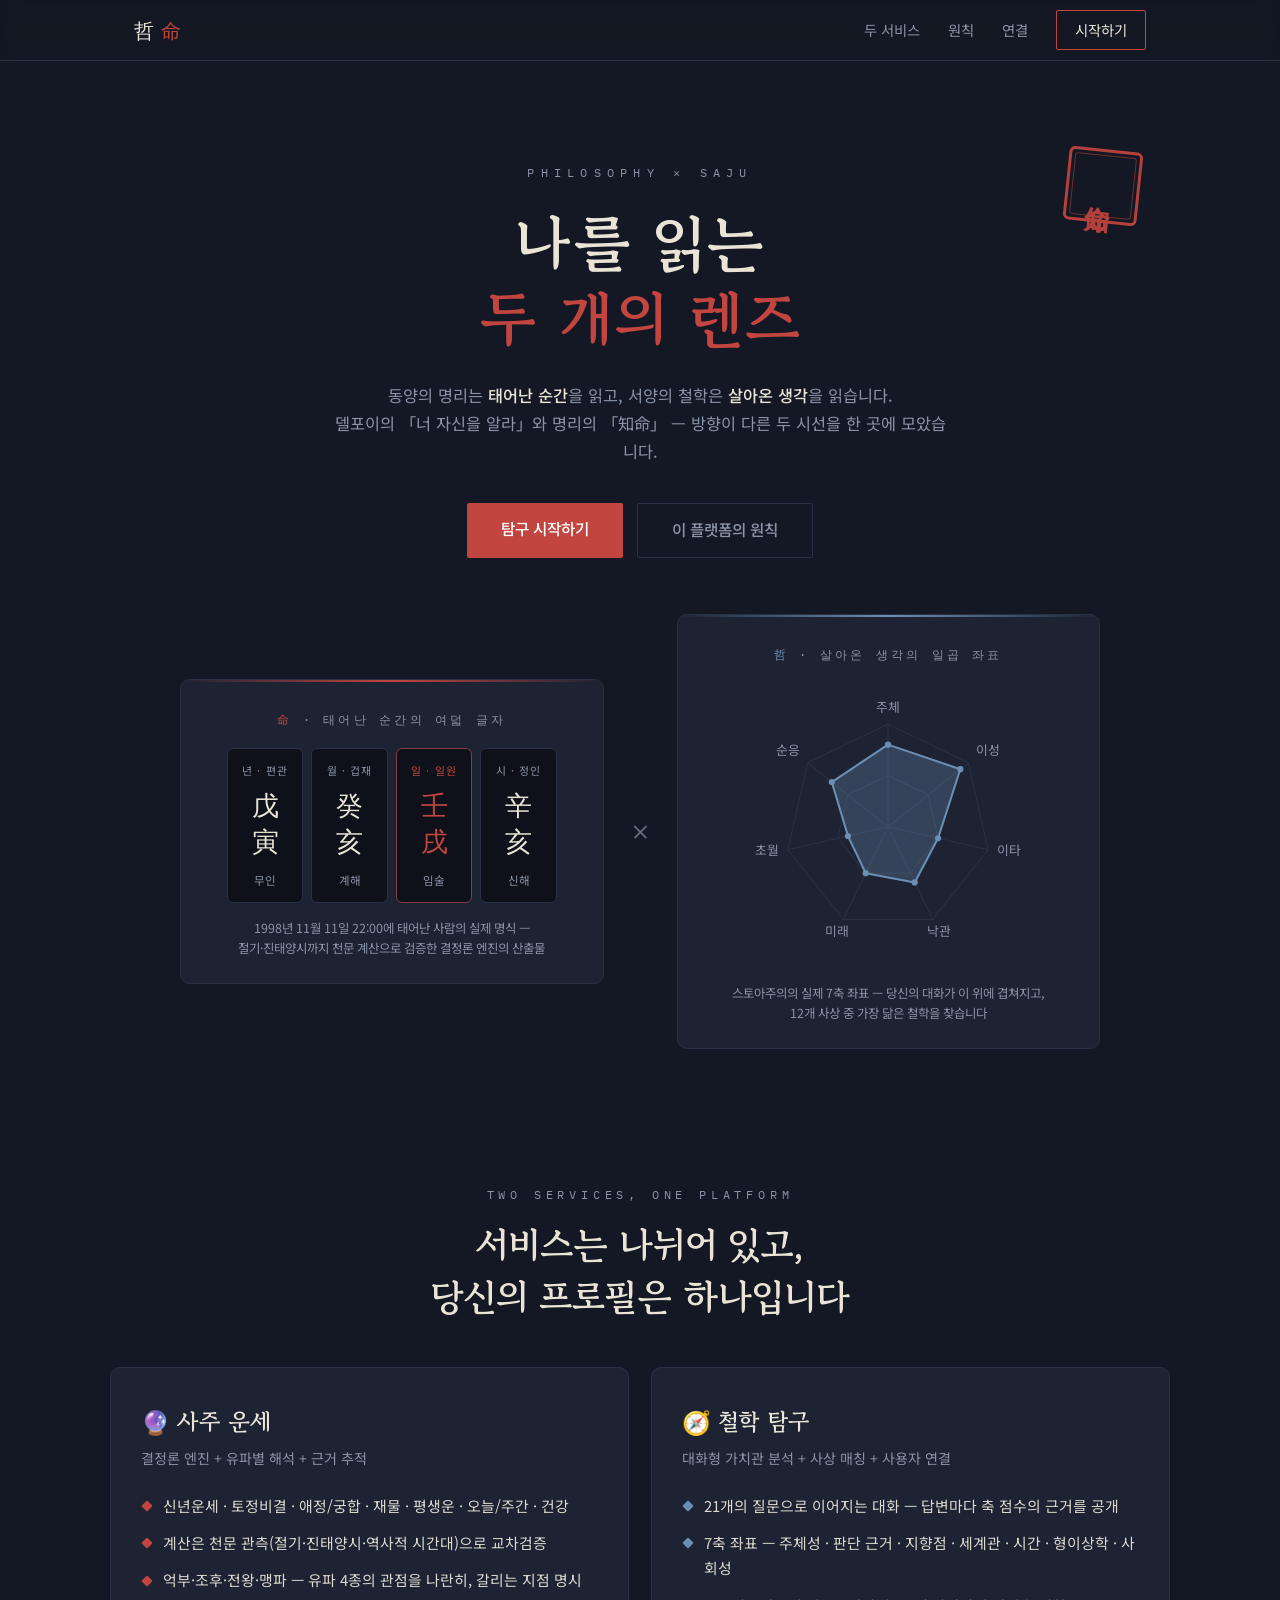
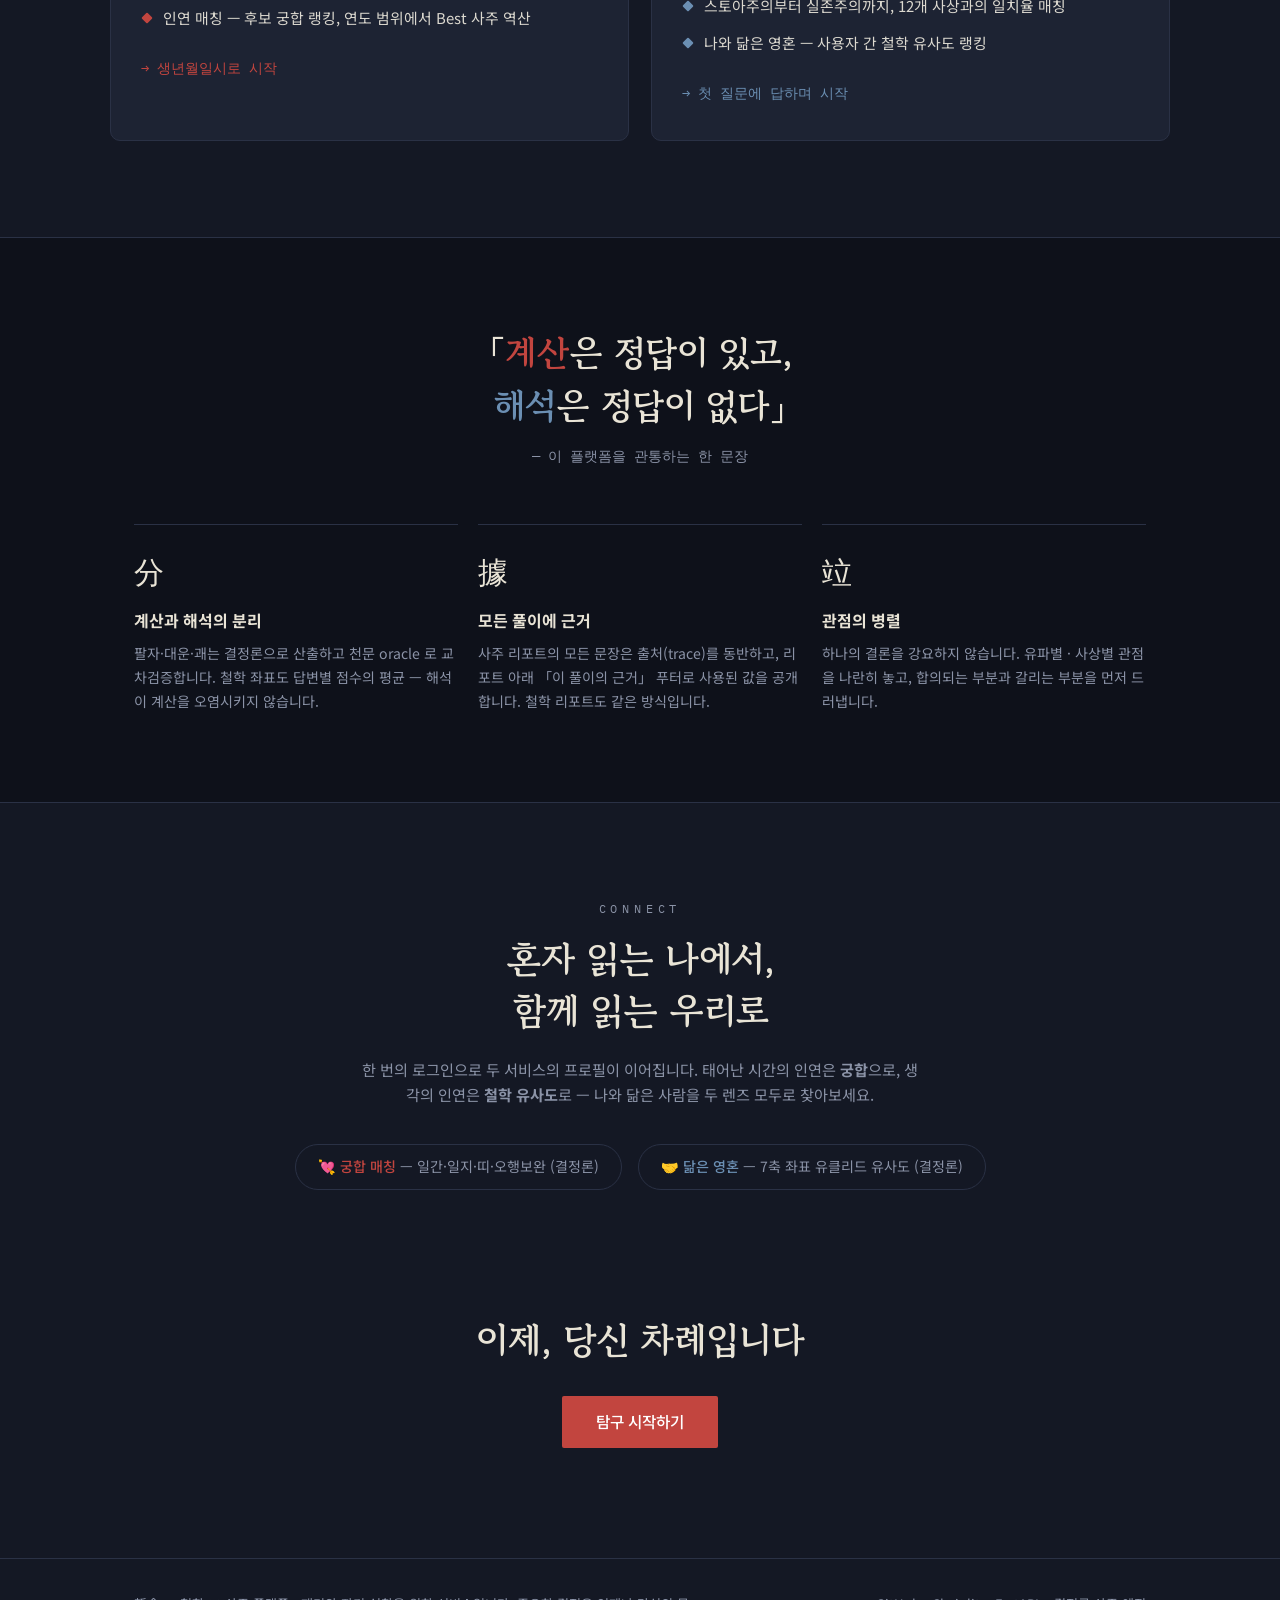
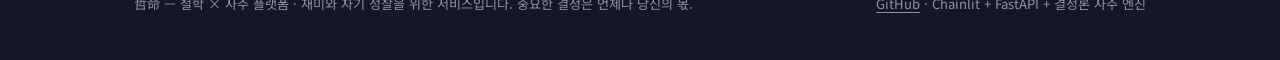
==== web/index.html @ 28c231ae "철학×사주 통합 플랫폼: 사주 엔진 이식 + Chat Profiles + 랜딩 페이지 하나의 플랫폼, 나뉜 두 서비스: - main.py: FastAPI 랜딩(/) + mount_" ====
<!DOCTYPE html>
<html lang="ko">
<head>
<meta charset="utf-8">
<meta name="viewport" content="width=device-width, initial-scale=1">
<title>哲命 — 나를 읽는 두 개의 렌즈</title>
<meta name="description" content="동양의 명리는 태어난 순간을 읽고, 서양의 철학은 살아온 생각을 읽습니다. 사주 운세와 철학 탐구를 한 곳에서.">
<link rel="icon" href="data:image/svg+xml,<svg xmlns='http://www.w3.org/2000/svg' viewBox='0 0 100 100'><rect width='100' height='100' rx='14' fill='%23c2453f'/><text x='50' y='68' font-size='52' text-anchor='middle' fill='%23e9e4d6' font-family='serif'>命</text></svg>">
<link rel="preconnect" href="https://fonts.googleapis.com">
<link rel="preconnect" href="https://fonts.gstatic.com" crossorigin>
<link href="https://fonts.googleapis.com/css2?family=Gowun+Batang:wght@400;700&family=IBM+Plex+Mono:wght@400;500&family=Noto+Sans+KR:wght@400;500;700&display=swap" rel="stylesheet">
<style>
  :root{
    --ink:#141824;        /* 청묵 — 바탕 */
    --ink-deep:#0e111a;   /* 더 깊은 층 */
    --ink-soft:#1d2333;   /* 카드 */
    --paper:#e9e4d6;      /* 한지 */
    --vermilion:#c2453f;  /* 인주 — 사주의 색 */
    --aegean:#6b8fb3;     /* 에게해 — 철학의 색 */
    --mist:#8b93a7;       /* 보조 텍스트 */
    --line:#2a3145;       /* 괘선 */
    --disp:"Gowun Batang",serif;
    --body:"Noto Sans KR",sans-serif;
    --mono:"IBM Plex Mono",monospace;
  }
  *{margin:0;padding:0;box-sizing:border-box}
  html{scroll-behavior:smooth}
  body{
    background:var(--ink);color:var(--paper);
    font-family:var(--body);font-weight:400;line-height:1.7;
    -webkit-font-smoothing:antialiased;overflow-x:hidden;
  }
  a{color:inherit;text-decoration:none}
  ::selection{background:var(--vermilion);color:var(--paper)}

  .wrap{max-width:1060px;margin:0 auto;padding:0 24px}

  /* ── nav ─────────────────────────────── */
  nav{position:sticky;top:0;z-index:50;background:color-mix(in srgb,var(--ink) 88%,transparent);
      backdrop-filter:blur(10px);border-bottom:1px solid var(--line)}
  .nav-in{display:flex;align-items:center;justify-content:space-between;height:60px}
  .brand{font-family:var(--disp);font-size:1.25rem;letter-spacing:.35em}
  .brand em{font-style:normal;color:var(--vermilion)}
  .nav-links{display:flex;gap:28px;align-items:center;font-size:.9rem;color:var(--mist)}
  .nav-links a:hover{color:var(--paper)}
  .nav-cta{border:1px solid var(--vermilion);color:var(--paper);padding:7px 18px;border-radius:2px;
           transition:background .2s}
  .nav-cta:hover{background:var(--vermilion)}
  @media(max-width:680px){.nav-links a:not(.nav-cta){display:none}}

  /* ── hero ────────────────────────────── */
  .hero{padding:96px 0 40px;text-align:center;position:relative}
  .hero-eyebrow{font-family:var(--mono);font-size:.78rem;letter-spacing:.5em;color:var(--mist);
                text-transform:uppercase}
  .hero h1{font-family:var(--disp);font-weight:700;font-size:clamp(2.2rem,6vw,3.8rem);
           line-height:1.25;margin:20px 0 0;letter-spacing:.02em}
  .hero h1 .two{color:var(--vermilion)}
  .hero-sub{max-width:620px;margin:26px auto 0;color:var(--mist);font-size:1.02rem}
  .hero-sub strong{color:var(--paper);font-weight:500}
  .hero-cta{margin-top:38px;display:flex;gap:14px;justify-content:center;flex-wrap:wrap}
  .btn{display:inline-block;padding:13px 34px;border-radius:2px;font-size:.98rem;font-weight:500;
       transition:transform .15s,background .2s,border-color .2s}
  .btn:active{transform:translateY(1px)}
  .btn-primary{background:var(--vermilion);color:#fff}
  .btn-primary:hover{background:#d05650}
  .btn-ghost{border:1px solid var(--line);color:var(--mist)}
  .btn-ghost:hover{border-color:var(--mist);color:var(--paper)}

  /* 도장 — 이 페이지의 낙관 */
  .seal{position:absolute;top:88px;right:max(24px,calc(50% - 500px));width:74px;height:74px;
        border:3px solid var(--vermilion);border-radius:6px;color:var(--vermilion);
        font-family:var(--disp);font-weight:700;font-size:1.6rem;line-height:1.05;
        display:flex;align-items:center;justify-content:center;letter-spacing:0;
        writing-mode:vertical-rl;text-orientation:upright;
        transform:rotate(6deg);opacity:.92;user-select:none}
  .seal::after{content:"";position:absolute;inset:3px;border:1px solid color-mix(in srgb,var(--vermilion) 55%,transparent);border-radius:3px}
  @media(max-width:900px){.seal{display:none}}

  /* ── 두 렌즈 ─────────────────────────── */
  .lenses{display:grid;grid-template-columns:1fr auto 1fr;gap:26px;align-items:center;
          padding:56px 0 0;max-width:920px;margin:0 auto}
  .lens{background:var(--ink-soft);border:1px solid var(--line);border-radius:10px;
        padding:30px 26px 24px;text-align:center;position:relative;overflow:hidden}
  .lens::before{content:"";position:absolute;top:0;left:0;right:0;height:2px}
  .lens-saju::before{background:linear-gradient(90deg,transparent,var(--vermilion),transparent)}
  .lens-philo::before{background:linear-gradient(90deg,transparent,var(--aegean),transparent)}
  .lens-tag{font-family:var(--mono);font-size:.72rem;letter-spacing:.28em;color:var(--mist);
            text-transform:uppercase;display:block;margin-bottom:18px}
  .lens-saju .lens-tag b{color:var(--vermilion);font-weight:500}
  .lens-philo .lens-tag b{color:var(--aegean);font-weight:500}
  .times{font-family:var(--disp);font-size:2rem;color:var(--mist);opacity:.7}
  .lens-note{margin-top:16px;font-size:.78rem;color:var(--mist);line-height:1.6}
  @media(max-width:820px){.lenses{grid-template-columns:1fr}.times{transform:rotate(90deg);margin:-6px auto}}

  /* 명식 격자 (실제 엔진 산출: 1998-11-11 22:00 男) */
  .myeongsik{display:grid;grid-template-columns:repeat(4,1fr);gap:8px;max-width:330px;margin:0 auto}
  .pillar{background:var(--ink-deep);border:1px solid var(--line);border-radius:6px;padding:12px 6px 10px}
  .pillar .sipsin{font-size:.68rem;color:var(--mist);letter-spacing:.1em;display:block}
  .pillar .hanja{font-family:var(--disp);font-size:1.7rem;line-height:1.32;display:block;margin:7px 0}
  .pillar .kr{font-size:.72rem;color:var(--mist)}
  .pillar-day{border-color:color-mix(in srgb,var(--vermilion) 60%,var(--line))}
  .pillar-day .hanja{color:var(--vermilion)}
  .pillar-day .sipsin{color:var(--vermilion)}

  /* 레이더 svg */
  .radar{width:100%;max-width:300px;margin:0 auto;display:block}
  .radar .grid{fill:none;stroke:var(--line);stroke-width:1}
  .radar .spoke{stroke:var(--line);stroke-width:1}
  .radar .shape{fill:color-mix(in srgb,var(--aegean) 30%,transparent);stroke:var(--aegean);stroke-width:2;stroke-linejoin:round}
  .radar .dot{fill:var(--aegean)}
  .radar text{fill:var(--mist);font-family:var(--body);font-size:12.5px}

  /* ── 섹션 공통 ───────────────────────── */
  .section{padding:96px 0 0}
  .sec-eyebrow{font-family:var(--mono);font-size:.75rem;letter-spacing:.4em;text-transform:uppercase;
               color:var(--mist);display:block;text-align:center}
  .sec-title{font-family:var(--disp);font-weight:700;font-size:clamp(1.6rem,3.6vw,2.3rem);
             text-align:center;margin-top:14px;line-height:1.4}

  /* 서비스 카드 */
  .services{display:grid;grid-template-columns:1fr 1fr;gap:22px;margin-top:44px}
  @media(max-width:820px){.services{grid-template-columns:1fr}}
  .svc{background:var(--ink-soft);border:1px solid var(--line);border-radius:10px;padding:34px 30px;
       transition:border-color .25s,transform .25s}
  .svc:hover{transform:translateY(-3px)}
  .svc-saju:hover{border-color:var(--vermilion)}
  .svc-philo:hover{border-color:var(--aegean)}
  .svc h3{font-family:var(--disp);font-size:1.45rem;font-weight:700}
  .svc .svc-sub{font-size:.88rem;color:var(--mist);margin-top:6px}
  .svc ul{list-style:none;margin-top:22px;display:grid;gap:12px}
  .svc li{padding-left:22px;position:relative;font-size:.93rem;color:color-mix(in srgb,var(--paper) 85%,var(--mist))}
  .svc li::before{content:"";position:absolute;left:2px;top:.62em;width:8px;height:8px;border-radius:1px;transform:rotate(45deg)}
  .svc-saju li::before{background:var(--vermilion)}
  .svc-philo li::before{background:var(--aegean)}
  .svc-go{display:inline-block;margin-top:26px;font-size:.9rem;font-family:var(--mono)}
  .svc-saju .svc-go{color:var(--vermilion)}
  .svc-philo .svc-go{color:var(--aegean)}
  .svc-go:hover{text-decoration:underline;text-underline-offset:4px}

  /* ── 원칙 ────────────────────────────── */
  .creed{background:var(--ink-deep);border-top:1px solid var(--line);border-bottom:1px solid var(--line);
         margin-top:96px;padding:88px 0}
  .creed-quote{font-family:var(--disp);font-size:clamp(1.5rem,4vw,2.2rem);font-weight:700;
               text-align:center;line-height:1.5}
  .creed-quote .v{color:var(--vermilion)}
  .creed-quote .a{color:var(--aegean)}
  .creed-src{text-align:center;color:var(--mist);font-size:.85rem;margin-top:14px;font-family:var(--mono)}
  .creed-grid{display:grid;grid-template-columns:repeat(3,1fr);gap:20px;margin-top:56px}
  @media(max-width:820px){.creed-grid{grid-template-columns:1fr}}
  .creed-item{border-top:1px solid var(--line);padding-top:20px}
  .creed-item .hanja-key{font-family:var(--disp);font-size:1.9rem;color:var(--paper)}
  .creed-item h4{font-size:1rem;font-weight:700;margin-top:10px}
  .creed-item p{font-size:.88rem;color:var(--mist);margin-top:8px}

  /* ── 연결 ────────────────────────────── */
  .connect{padding:96px 0 0;text-align:center}
  .connect-badges{display:flex;gap:16px;justify-content:center;flex-wrap:wrap;margin-top:36px}
  .badge{border:1px solid var(--line);border-radius:999px;padding:10px 22px;font-size:.88rem;color:var(--mist)}
  .badge b{font-weight:500}
  .badge-saju b{color:var(--vermilion)}
  .badge-philo b{color:var(--aegean)}
  .connect p.desc{max-width:560px;margin:20px auto 0;color:var(--mist);font-size:.95rem}

  /* ── 마감 CTA + footer ───────────────── */
  .final{padding:110px 0;text-align:center}
  footer{border-top:1px solid var(--line);padding:34px 0 44px;color:var(--mist);font-size:.82rem}
  .foot-in{display:flex;justify-content:space-between;gap:16px;flex-wrap:wrap}
  footer a{color:var(--mist);text-decoration:underline;text-underline-offset:3px}
  footer a:hover{color:var(--paper)}

  /* ── 모션 ────────────────────────────── */
  .rise{opacity:0;transform:translateY(14px);transition:opacity .7s ease,transform .7s ease}
  .rise.in{opacity:1;transform:none}
  .d1{transition-delay:.08s}.d2{transition-delay:.16s}.d3{transition-delay:.24s}
  @keyframes stamp{0%{opacity:0;transform:rotate(6deg) scale(1.7)}62%{opacity:.95;transform:rotate(6deg) scale(.94)}100%{opacity:.92;transform:rotate(6deg) scale(1)}}
  .seal.stamped{animation:stamp .5s cubic-bezier(.2,.8,.3,1.1) .55s both}
  @media(prefers-reduced-motion:reduce){
    html{scroll-behavior:auto}
    .rise{opacity:1;transform:none;transition:none}
    .seal.stamped{animation:none;opacity:.92}
  }
</style>
</head>
<body>

<nav>
  <div class="wrap nav-in">
    <a class="brand" href="/">哲<em>命</em></a>
    <div class="nav-links">
      <a href="#services">두 서비스</a>
      <a href="#creed">원칙</a>
      <a href="#connect">연결</a>
      <a class="nav-cta" href="/chat">시작하기</a>
    </div>
  </div>
</nav>

<header class="hero wrap">
  <div class="seal stamped" aria-hidden="true">知命</div>
  <span class="hero-eyebrow rise">philosophy × saju</span>
  <h1 class="rise d1">나를 읽는<br><span class="two">두 개의 렌즈</span></h1>
  <p class="hero-sub rise d2">동양의 명리는 <strong>태어난 순간</strong>을 읽고, 서양의 철학은
    <strong>살아온 생각</strong>을 읽습니다.<br>델포이의 「너 자신을 알라」와 명리의 「知命」 —
    방향이 다른 두 시선을 한 곳에 모았습니다.</p>
  <div class="hero-cta rise d3">
    <a class="btn btn-primary" href="/chat">탐구 시작하기</a>
    <a class="btn btn-ghost" href="#creed">이 플랫폼의 원칙</a>
  </div>

  <div class="lenses">
    <div class="lens lens-saju rise">
      <span class="lens-tag"><b>命</b> · 태어난 순간의 여덟 글자</span>
      <div class="myeongsik" aria-label="사주 명식 예시">
        <div class="pillar"><span class="sipsin">년 · 편관</span><span class="hanja">戊<br>寅</span><span class="kr">무인</span></div>
        <div class="pillar"><span class="sipsin">월 · 겁재</span><span class="hanja">癸<br>亥</span><span class="kr">계해</span></div>
        <div class="pillar pillar-day"><span class="sipsin">일 · 일원</span><span class="hanja">壬<br>戌</span><span class="kr">임술</span></div>
        <div class="pillar"><span class="sipsin">시 · 정인</span><span class="hanja">辛<br>亥</span><span class="kr">신해</span></div>
      </div>
      <p class="lens-note">1998년 11월 11일 22:00에 태어난 사람의 실제 명식 —<br>절기·진태양시까지 천문 계산으로 검증한 결정론 엔진의 산출물</p>
    </div>

    <span class="times" aria-hidden="true">×</span>

    <div class="lens lens-philo rise d1">
      <span class="lens-tag"><b>哲</b> · 살아온 생각의 일곱 좌표</span>
      <svg class="radar" viewBox="-26 -20 292 278" role="img" aria-label="7축 철학 좌표 레이더 차트">
        <polygon class="grid" points="120,20 198.2,57.7 217.5,142.3 163.4,210.1 76.6,210.1 22.5,142.3 41.8,57.7"/>
        <polygon class="grid" points="120,70 159.1,88.8 168.7,131.1 141.7,165.1 98.3,165.1 71.3,131.1 80.9,88.8"/>
        <line class="spoke" x1="120" y1="120" x2="120" y2="20"/>
        <line class="spoke" x1="120" y1="120" x2="198.2" y2="57.7"/>
        <line class="spoke" x1="120" y1="120" x2="217.5" y2="142.3"/>
        <line class="spoke" x1="120" y1="120" x2="163.4" y2="210.1"/>
        <line class="spoke" x1="120" y1="120" x2="76.6" y2="210.1"/>
        <line class="spoke" x1="120" y1="120" x2="22.5" y2="142.3"/>
        <line class="spoke" x1="120" y1="120" x2="41.8" y2="57.7"/>
        <polygon class="shape" points="120,40 190.4,63.9 168.7,131.1 146,174.1 98.3,165.1 81,128.9 65.3,76.4"/>
        <circle class="dot" cx="120" cy="40" r="3"/><circle class="dot" cx="190.4" cy="63.9" r="3"/>
        <circle class="dot" cx="168.7" cy="131.1" r="3"/><circle class="dot" cx="146" cy="174.1" r="3"/>
        <circle class="dot" cx="98.3" cy="165.1" r="3"/><circle class="dot" cx="81" cy="128.9" r="3"/>
        <circle class="dot" cx="65.3" cy="76.4" r="3"/>
        <text x="120" y="8" text-anchor="middle">주체</text>
        <text x="206" y="50">이성</text>
        <text x="226" y="147">이타</text>
        <text x="170" y="226" text-anchor="middle">낙관</text>
        <text x="70" y="226" text-anchor="middle">미래</text>
        <text x="14" y="147" text-anchor="end">초월</text>
        <text x="34" y="50" text-anchor="end">순응</text>
      </svg>
      <p class="lens-note">스토아주의의 실제 7축 좌표 — 당신의 대화가 이 위에 겹쳐지고,<br>12개 사상 중 가장 닮은 철학을 찾습니다</p>
    </div>
  </div>
</header>

<section class="section wrap" id="services">
  <span class="sec-eyebrow rise">two services, one platform</span>
  <h2 class="sec-title rise d1">서비스는 나뉘어 있고,<br>당신의 프로필은 하나입니다</h2>

  <div class="services">
    <article class="svc svc-saju rise">
      <h3>🔮 사주 운세</h3>
      <p class="svc-sub">결정론 엔진 + 유파별 해석 + 근거 추적</p>
      <ul>
        <li>신년운세 · 토정비결 · 애정/궁합 · 재물 · 평생운 · 오늘/주간 · 건강</li>
        <li>계산은 천문 관측(절기·진태양시·역사적 시간대)으로 교차검증</li>
        <li>억부·조후·전왕·맹파 — 유파 4종의 관점을 나란히, 갈리는 지점 명시</li>
        <li>인연 매칭 — 후보 궁합 랭킹, 연도 범위에서 Best 사주 역산</li>
      </ul>
      <a class="svc-go" href="/chat">→ 생년월일시로 시작</a>
    </article>

    <article class="svc svc-philo rise d1">
      <h3>🧭 철학 탐구</h3>
      <p class="svc-sub">대화형 가치관 분석 + 사상 매칭 + 사용자 연결</p>
      <ul>
        <li>21개의 질문으로 이어지는 대화 — 답변마다 축 점수의 근거를 공개</li>
        <li>7축 좌표 — 주체성 · 판단 근거 · 지향점 · 세계관 · 시간 · 형이상학 · 사회성</li>
        <li>스토아주의부터 실존주의까지, 12개 사상과의 일치율 매칭</li>
        <li>나와 닮은 영혼 — 사용자 간 철학 유사도 랭킹</li>
      </ul>
      <a class="svc-go" href="/chat">→ 첫 질문에 답하며 시작</a>
    </article>
  </div>
</section>

<section class="creed" id="creed">
  <div class="wrap">
    <p class="creed-quote rise">「<span class="v">계산</span>은 정답이 있고,<br class="m"> <span class="a">해석</span>은 정답이 없다」</p>
    <p class="creed-src rise d1">— 이 플랫폼을 관통하는 한 문장</p>
    <div class="creed-grid">
      <div class="creed-item rise">
        <span class="hanja-key">分</span>
        <h4>계산과 해석의 분리</h4>
        <p>팔자·대운·괘는 결정론으로 산출하고 천문 oracle 로 교차검증합니다. 철학 좌표도 답변별 점수의 평균 — 해석이 계산을 오염시키지 않습니다.</p>
      </div>
      <div class="creed-item rise d1">
        <span class="hanja-key">據</span>
        <h4>모든 풀이에 근거</h4>
        <p>사주 리포트의 모든 문장은 출처(trace)를 동반하고, 리포트 아래 「이 풀이의 근거」 푸터로 사용된 값을 공개합니다. 철학 리포트도 같은 방식입니다.</p>
      </div>
      <div class="creed-item rise d2">
        <span class="hanja-key">竝</span>
        <h4>관점의 병렬</h4>
        <p>하나의 결론을 강요하지 않습니다. 유파별 · 사상별 관점을 나란히 놓고, 합의되는 부분과 갈리는 부분을 먼저 드러냅니다.</p>
      </div>
    </div>
  </div>
</section>

<section class="connect wrap" id="connect">
  <span class="sec-eyebrow rise">connect</span>
  <h2 class="sec-title rise d1">혼자 읽는 나에서,<br>함께 읽는 우리로</h2>
  <p class="desc rise d2">한 번의 로그인으로 두 서비스의 프로필이 이어집니다.
    태어난 시간의 인연은 <b>궁합</b>으로, 생각의 인연은 <b>철학 유사도</b>로 —
    나와 닮은 사람을 두 렌즈 모두로 찾아보세요.</p>
  <div class="connect-badges rise d3">
    <span class="badge badge-saju"><b>💘 궁합 매칭</b> — 일간·일지·띠·오행보완 (결정론)</span>
    <span class="badge badge-philo"><b>🤝 닮은 영혼</b> — 7축 좌표 유클리드 유사도 (결정론)</span>
  </div>
</section>

<section class="final wrap">
  <h2 class="sec-title rise">이제, 당신 차례입니다</h2>
  <div class="hero-cta rise d1" style="margin-top:30px">
    <a class="btn btn-primary" href="/chat">탐구 시작하기</a>
  </div>
</section>

<footer>
  <div class="wrap foot-in">
    <span>哲命 — 철학 × 사주 플랫폼 · 재미와 자기 성찰을 위한 서비스입니다. 중요한 결정은 언제나 당신의 몫.</span>
    <span><a href="https://github.com/zeenoo11/philosophy_app" rel="noopener">GitHub</a> · Chainlit + FastAPI + 결정론 사주 엔진</span>
  </div>
</footer>

<script>
  // 스크롤 리빌 — reduced-motion 이면 CSS 가 즉시 표시 상태로 처리
  const io = new IntersectionObserver(es => {
    es.forEach(e => { if (e.isIntersecting) { e.target.classList.add("in"); io.unobserve(e.target); } });
  }, { threshold: .12 });
  document.querySelectorAll(".rise").forEach(el => io.observe(el));
  // 스로틀된 탭 등에서 스탬프 애니메이션이 시작되지 못해도 도장은 보이게
  setTimeout(() => { const s = document.querySelector(".seal"); if (s) s.style.opacity = ".92"; }, 2500);
</script>
</body>
</html>
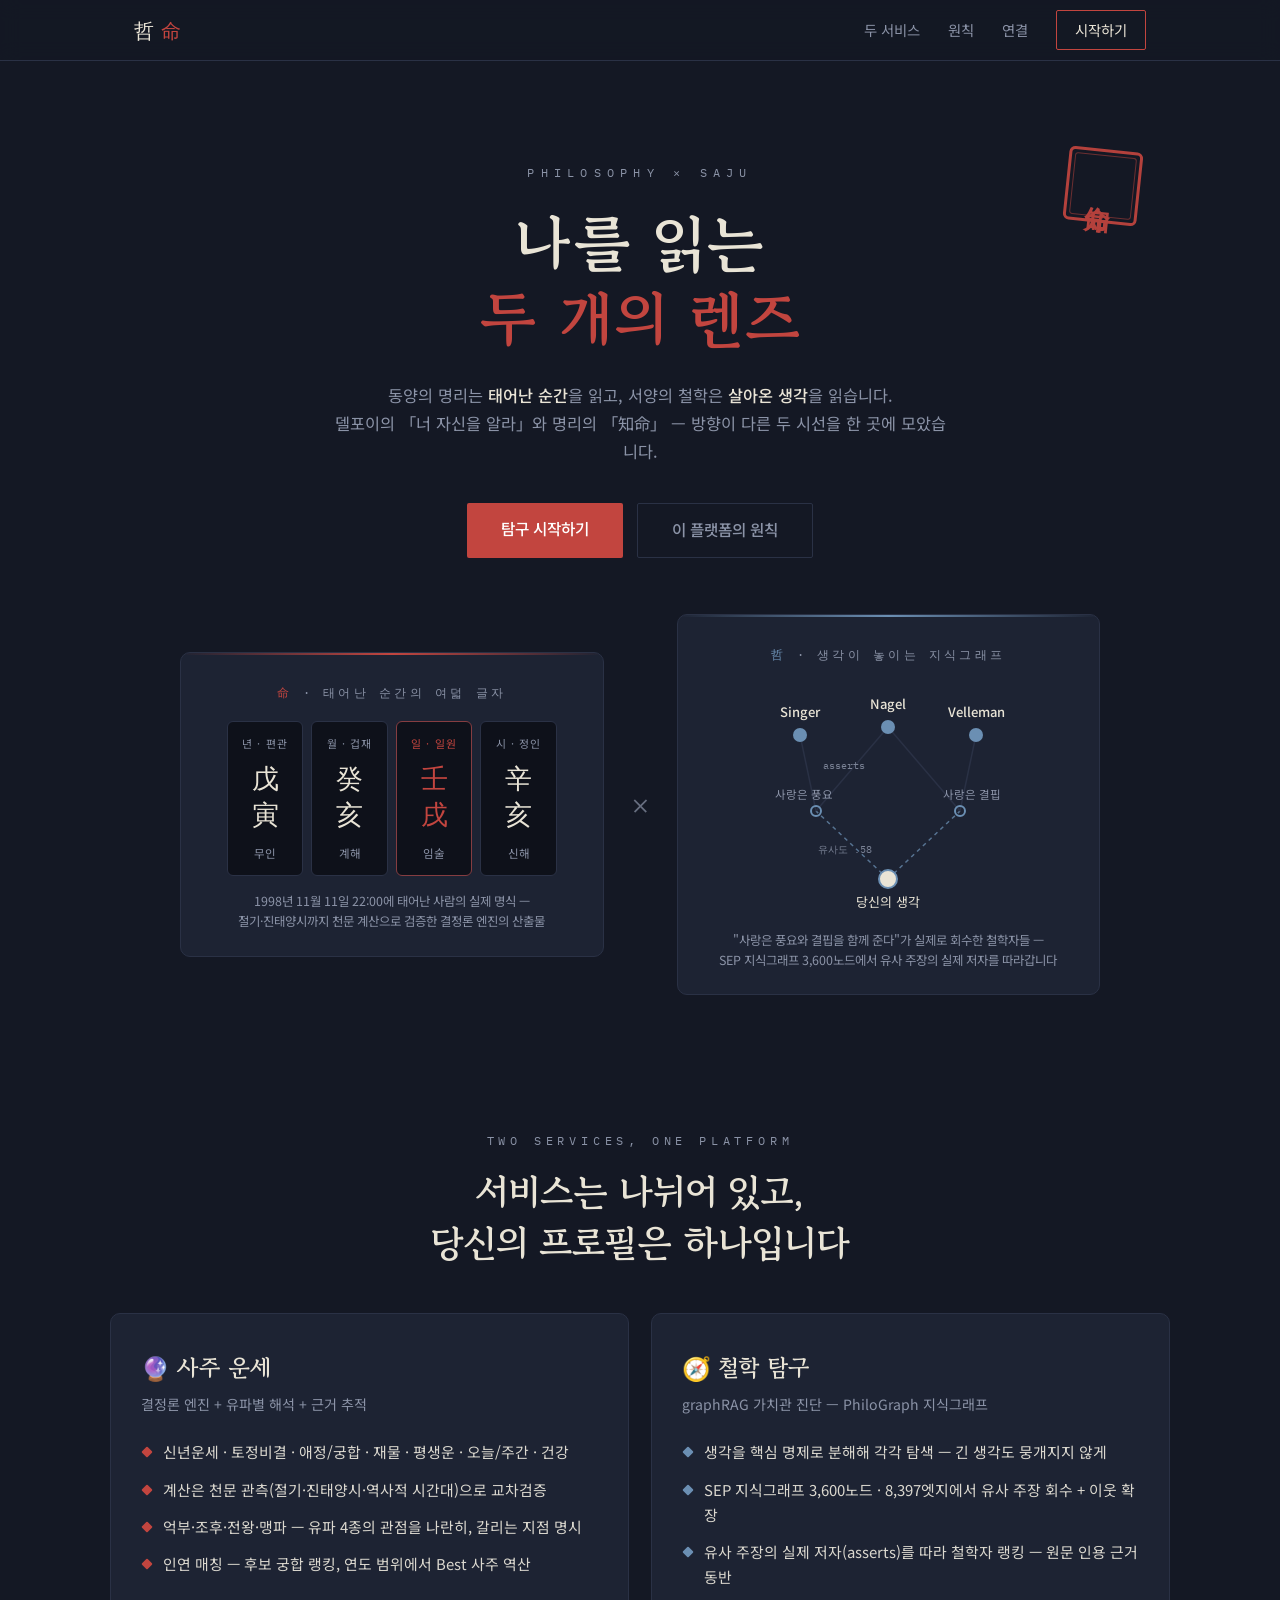
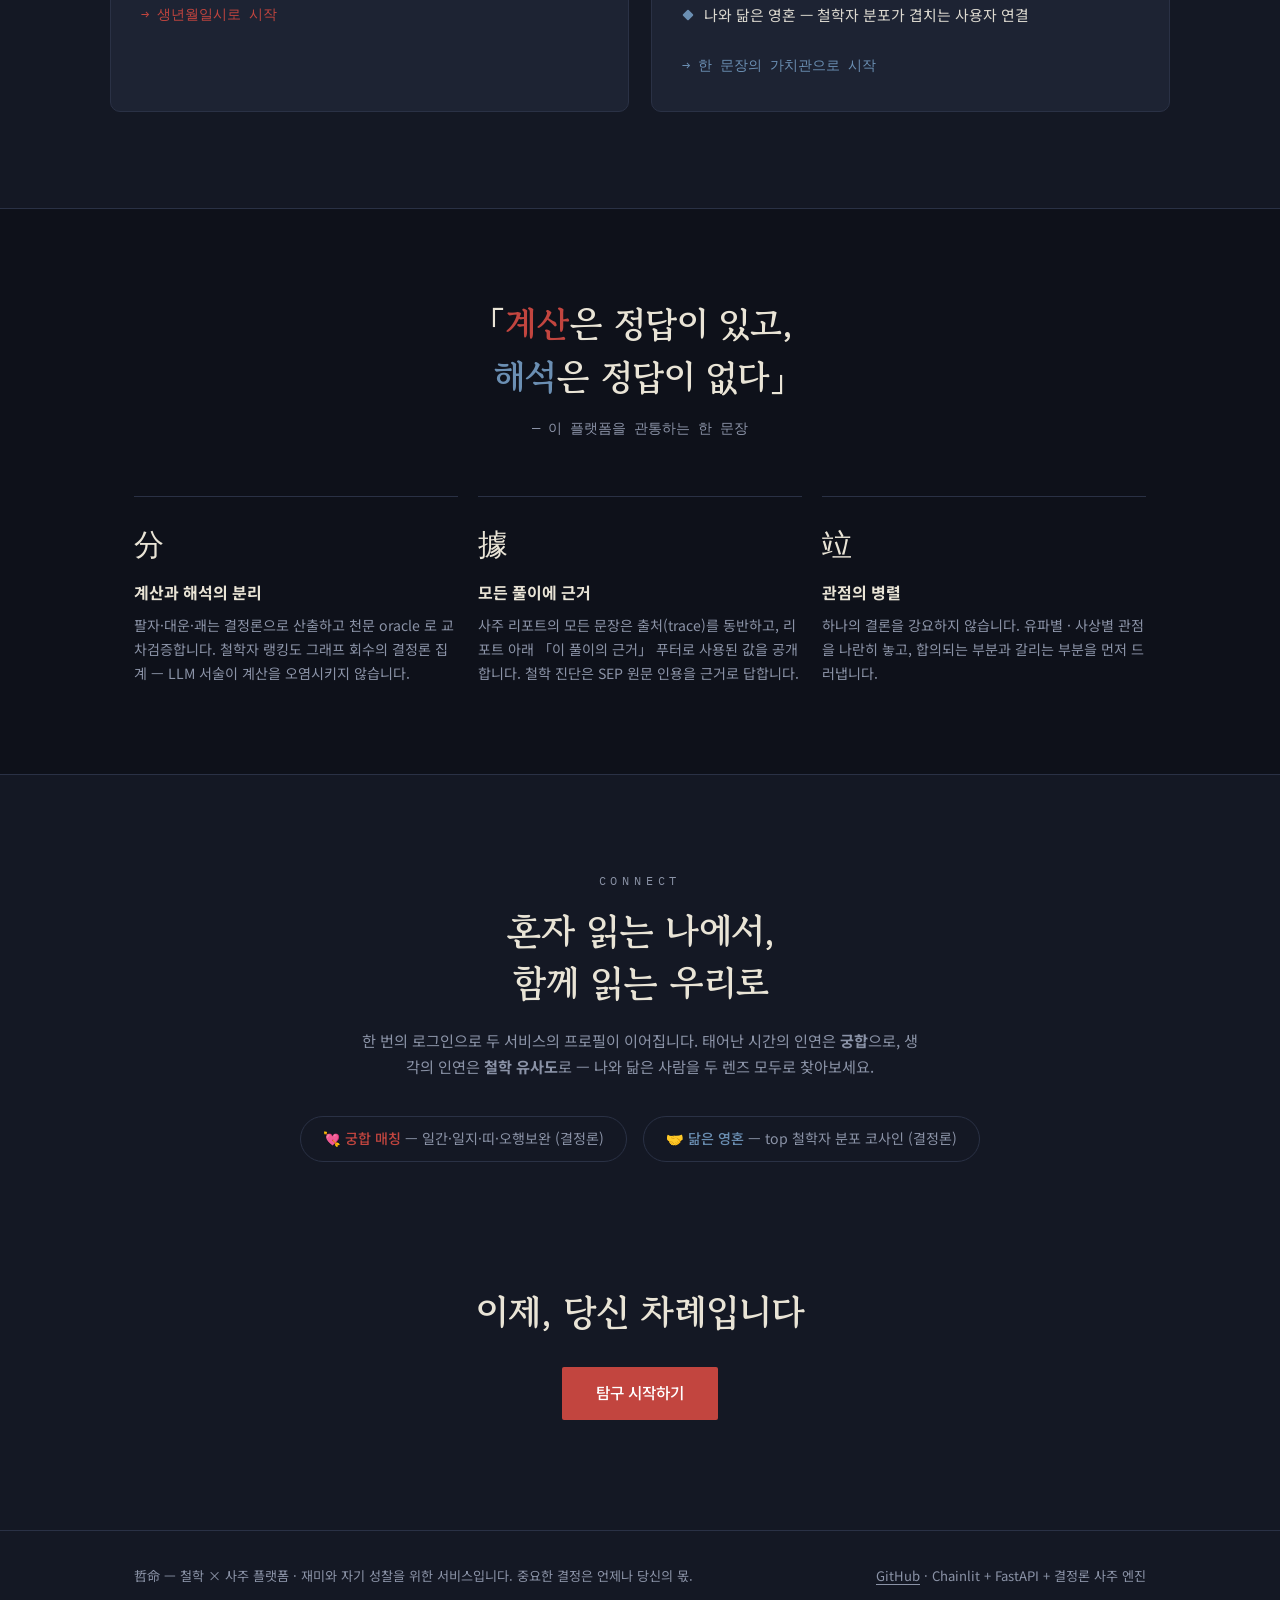
==== commit 4d3dde91: "철학 서비스를 Graph-Project(PhiloGraph) graphRAG 진단으로 전면 교체 '이전 철학앱 구조(7축 설문·12사상 CSV 매칭) 폐기' — C_RAG 파이프라" ====
--- a/web/index.html
+++ b/web/index.html
@@ -102,13 +102,17 @@
   .pillar-day .hanja{color:var(--vermilion)}
   .pillar-day .sipsin{color:var(--vermilion)}
 
-  /* 레이더 svg */
-  .radar{width:100%;max-width:300px;margin:0 auto;display:block}
-  .radar .grid{fill:none;stroke:var(--line);stroke-width:1}
-  .radar .spoke{stroke:var(--line);stroke-width:1}
-  .radar .shape{fill:color-mix(in srgb,var(--aegean) 30%,transparent);stroke:var(--aegean);stroke-width:2;stroke-linejoin:round}
-  .radar .dot{fill:var(--aegean)}
-  .radar text{fill:var(--mist);font-family:var(--body);font-size:12.5px}
+  /* 지식그래프 svg */
+  .kgraph{width:100%;max-width:300px;margin:0 auto;display:block}
+  .kgraph .e-cos{stroke:var(--aegean);stroke-width:1.5;stroke-dasharray:4 4;opacity:.75}
+  .kgraph .e-ast{stroke:var(--line);stroke-width:1.5}
+  .kgraph .n-phil{fill:var(--aegean)}
+  .kgraph .n-claim{fill:none;stroke:var(--aegean);stroke-width:2}
+  .kgraph .n-me{fill:var(--paper);stroke:var(--aegean);stroke-width:2}
+  .kgraph .t-phil{fill:var(--paper);font-family:var(--body);font-size:13px;font-weight:500}
+  .kgraph .t-claim{fill:var(--mist);font-family:var(--body);font-size:11.5px}
+  .kgraph .t-rel{fill:var(--mist);font-family:var(--mono);font-size:10px;opacity:.85}
+  .kgraph .t-me{fill:var(--paper);font-family:var(--body);font-size:13px}
 
   /* ── 섹션 공통 ───────────────────────── */
   .section{padding:96px 0 0}
@@ -190,7 +194,7 @@
       <a href="#services">두 서비스</a>
       <a href="#creed">원칙</a>
       <a href="#connect">연결</a>
-      <a class="nav-cta" href="/chat">시작하기</a>
+      <a class="nav-cta" href="/app">시작하기</a>
     </div>
   </div>
 </nav>
@@ -203,7 +207,7 @@
     <strong>살아온 생각</strong>을 읽습니다.<br>델포이의 「너 자신을 알라」와 명리의 「知命」 —
     방향이 다른 두 시선을 한 곳에 모았습니다.</p>
   <div class="hero-cta rise d3">
-    <a class="btn btn-primary" href="/chat">탐구 시작하기</a>
+    <a class="btn btn-primary" href="/app">탐구 시작하기</a>
     <a class="btn btn-ghost" href="#creed">이 플랫폼의 원칙</a>
   </div>
 
@@ -222,31 +226,34 @@
     <span class="times" aria-hidden="true">×</span>
 
     <div class="lens lens-philo rise d1">
-      <span class="lens-tag"><b>哲</b> · 살아온 생각의 일곱 좌표</span>
-      <svg class="radar" viewBox="-26 -20 292 278" role="img" aria-label="7축 철학 좌표 레이더 차트">
-        <polygon class="grid" points="120,20 198.2,57.7 217.5,142.3 163.4,210.1 76.6,210.1 22.5,142.3 41.8,57.7"/>
-        <polygon class="grid" points="120,70 159.1,88.8 168.7,131.1 141.7,165.1 98.3,165.1 71.3,131.1 80.9,88.8"/>
-        <line class="spoke" x1="120" y1="120" x2="120" y2="20"/>
-        <line class="spoke" x1="120" y1="120" x2="198.2" y2="57.7"/>
-        <line class="spoke" x1="120" y1="120" x2="217.5" y2="142.3"/>
-        <line class="spoke" x1="120" y1="120" x2="163.4" y2="210.1"/>
-        <line class="spoke" x1="120" y1="120" x2="76.6" y2="210.1"/>
-        <line class="spoke" x1="120" y1="120" x2="22.5" y2="142.3"/>
-        <line class="spoke" x1="120" y1="120" x2="41.8" y2="57.7"/>
-        <polygon class="shape" points="120,40 190.4,63.9 168.7,131.1 146,174.1 98.3,165.1 81,128.9 65.3,76.4"/>
-        <circle class="dot" cx="120" cy="40" r="3"/><circle class="dot" cx="190.4" cy="63.9" r="3"/>
-        <circle class="dot" cx="168.7" cy="131.1" r="3"/><circle class="dot" cx="146" cy="174.1" r="3"/>
-        <circle class="dot" cx="98.3" cy="165.1" r="3"/><circle class="dot" cx="81" cy="128.9" r="3"/>
-        <circle class="dot" cx="65.3" cy="76.4" r="3"/>
-        <text x="120" y="8" text-anchor="middle">주체</text>
-        <text x="206" y="50">이성</text>
-        <text x="226" y="147">이타</text>
-        <text x="170" y="226" text-anchor="middle">낙관</text>
-        <text x="70" y="226" text-anchor="middle">미래</text>
-        <text x="14" y="147" text-anchor="end">초월</text>
-        <text x="34" y="50" text-anchor="end">순응</text>
+      <span class="lens-tag"><b>哲</b> · 생각이 놓이는 지식그래프</span>
+      <svg class="kgraph" viewBox="0 0 300 232" role="img" aria-label="철학 지식그래프 진단 예시 — 생각에서 유사 주장을 거쳐 철학자로">
+        <!-- 엣지: 생각→claim(cosine, 점선) / claim→철학자(asserts, 실선) -->
+        <line class="e-cos" x1="150" y1="196" x2="78"  y2="128"/>
+        <line class="e-cos" x1="150" y1="196" x2="222" y2="128"/>
+        <line class="e-ast" x1="78"  y1="128" x2="62"  y2="52"/>
+        <line class="e-ast" x1="78"  y1="128" x2="150" y2="44"/>
+        <line class="e-ast" x1="222" y1="128" x2="150" y2="44"/>
+        <line class="e-ast" x1="222" y1="128" x2="238" y2="52"/>
+        <!-- 철학자 노드 -->
+        <circle class="n-phil" cx="62"  cy="52" r="7"/>
+        <circle class="n-phil" cx="150" cy="44" r="7"/>
+        <circle class="n-phil" cx="238" cy="52" r="7"/>
+        <text class="t-phil" x="62"  y="34" text-anchor="middle">Singer</text>
+        <text class="t-phil" x="150" y="26" text-anchor="middle">Nagel</text>
+        <text class="t-phil" x="238" y="34" text-anchor="middle">Velleman</text>
+        <!-- claim 노드 -->
+        <circle class="n-claim" cx="78"  cy="128" r="5"/>
+        <circle class="n-claim" cx="222" cy="128" r="5"/>
+        <text class="t-claim" x="66"  y="116" text-anchor="middle">사랑은 풍요</text>
+        <text class="t-claim" x="234" y="116" text-anchor="middle">사랑은 결핍</text>
+        <text class="t-rel" x="106" y="86" text-anchor="middle">asserts</text>
+        <text class="t-rel" x="107" y="170" text-anchor="middle">유사도 .58</text>
+        <!-- 사용자 생각 노드 -->
+        <circle class="n-me" cx="150" cy="196" r="9"/>
+        <text class="t-me" x="150" y="224" text-anchor="middle">당신의 생각</text>
       </svg>
-      <p class="lens-note">스토아주의의 실제 7축 좌표 — 당신의 대화가 이 위에 겹쳐지고,<br>12개 사상 중 가장 닮은 철학을 찾습니다</p>
+      <p class="lens-note">"사랑은 풍요와 결핍을 함께 준다"가 실제로 회수한 철학자들 —<br>SEP 지식그래프 3,600노드에서 유사 주장의 실제 저자를 따라갑니다</p>
     </div>
   </div>
 </header>
@@ -265,19 +272,19 @@
         <li>억부·조후·전왕·맹파 — 유파 4종의 관점을 나란히, 갈리는 지점 명시</li>
         <li>인연 매칭 — 후보 궁합 랭킹, 연도 범위에서 Best 사주 역산</li>
       </ul>
-      <a class="svc-go" href="/chat">→ 생년월일시로 시작</a>
+      <a class="svc-go" href="/app">→ 생년월일시로 시작</a>
     </article>
 
     <article class="svc svc-philo rise d1">
       <h3>🧭 철학 탐구</h3>
-      <p class="svc-sub">대화형 가치관 분석 + 사상 매칭 + 사용자 연결</p>
+      <p class="svc-sub">graphRAG 가치관 진단 — PhiloGraph 지식그래프</p>
       <ul>
-        <li>21개의 질문으로 이어지는 대화 — 답변마다 축 점수의 근거를 공개</li>
-        <li>7축 좌표 — 주체성 · 판단 근거 · 지향점 · 세계관 · 시간 · 형이상학 · 사회성</li>
-        <li>스토아주의부터 실존주의까지, 12개 사상과의 일치율 매칭</li>
-        <li>나와 닮은 영혼 — 사용자 간 철학 유사도 랭킹</li>
+        <li>생각을 핵심 명제로 분해해 각각 탐색 — 긴 생각도 뭉개지지 않게</li>
+        <li>SEP 지식그래프 3,600노드 · 8,397엣지에서 유사 주장 회수 + 이웃 확장</li>
+        <li>유사 주장의 실제 저자(asserts)를 따라 철학자 랭킹 — 원문 인용 근거 동반</li>
+        <li>나와 닮은 영혼 — 철학자 분포가 겹치는 사용자 연결</li>
       </ul>
-      <a class="svc-go" href="/chat">→ 첫 질문에 답하며 시작</a>
+      <a class="svc-go" href="/app">→ 한 문장의 가치관으로 시작</a>
     </article>
   </div>
 </section>
@@ -290,12 +297,12 @@
       <div class="creed-item rise">
         <span class="hanja-key">分</span>
         <h4>계산과 해석의 분리</h4>
-        <p>팔자·대운·괘는 결정론으로 산출하고 천문 oracle 로 교차검증합니다. 철학 좌표도 답변별 점수의 평균 — 해석이 계산을 오염시키지 않습니다.</p>
+        <p>팔자·대운·괘는 결정론으로 산출하고 천문 oracle 로 교차검증합니다. 철학자 랭킹도 그래프 회수의 결정론 집계 — LLM 서술이 계산을 오염시키지 않습니다.</p>
       </div>
       <div class="creed-item rise d1">
         <span class="hanja-key">據</span>
         <h4>모든 풀이에 근거</h4>
-        <p>사주 리포트의 모든 문장은 출처(trace)를 동반하고, 리포트 아래 「이 풀이의 근거」 푸터로 사용된 값을 공개합니다. 철학 리포트도 같은 방식입니다.</p>
+        <p>사주 리포트의 모든 문장은 출처(trace)를 동반하고, 리포트 아래 「이 풀이의 근거」 푸터로 사용된 값을 공개합니다. 철학 진단은 SEP 원문 인용을 근거로 답합니다.</p>
       </div>
       <div class="creed-item rise d2">
         <span class="hanja-key">竝</span>
@@ -314,14 +321,14 @@
     나와 닮은 사람을 두 렌즈 모두로 찾아보세요.</p>
   <div class="connect-badges rise d3">
     <span class="badge badge-saju"><b>💘 궁합 매칭</b> — 일간·일지·띠·오행보완 (결정론)</span>
-    <span class="badge badge-philo"><b>🤝 닮은 영혼</b> — 7축 좌표 유클리드 유사도 (결정론)</span>
+    <span class="badge badge-philo"><b>🤝 닮은 영혼</b> — top 철학자 분포 코사인 (결정론)</span>
   </div>
 </section>
 
 <section class="final wrap">
   <h2 class="sec-title rise">이제, 당신 차례입니다</h2>
   <div class="hero-cta rise d1" style="margin-top:30px">
-    <a class="btn btn-primary" href="/chat">탐구 시작하기</a>
+    <a class="btn btn-primary" href="/app">탐구 시작하기</a>
   </div>
 </section>
 
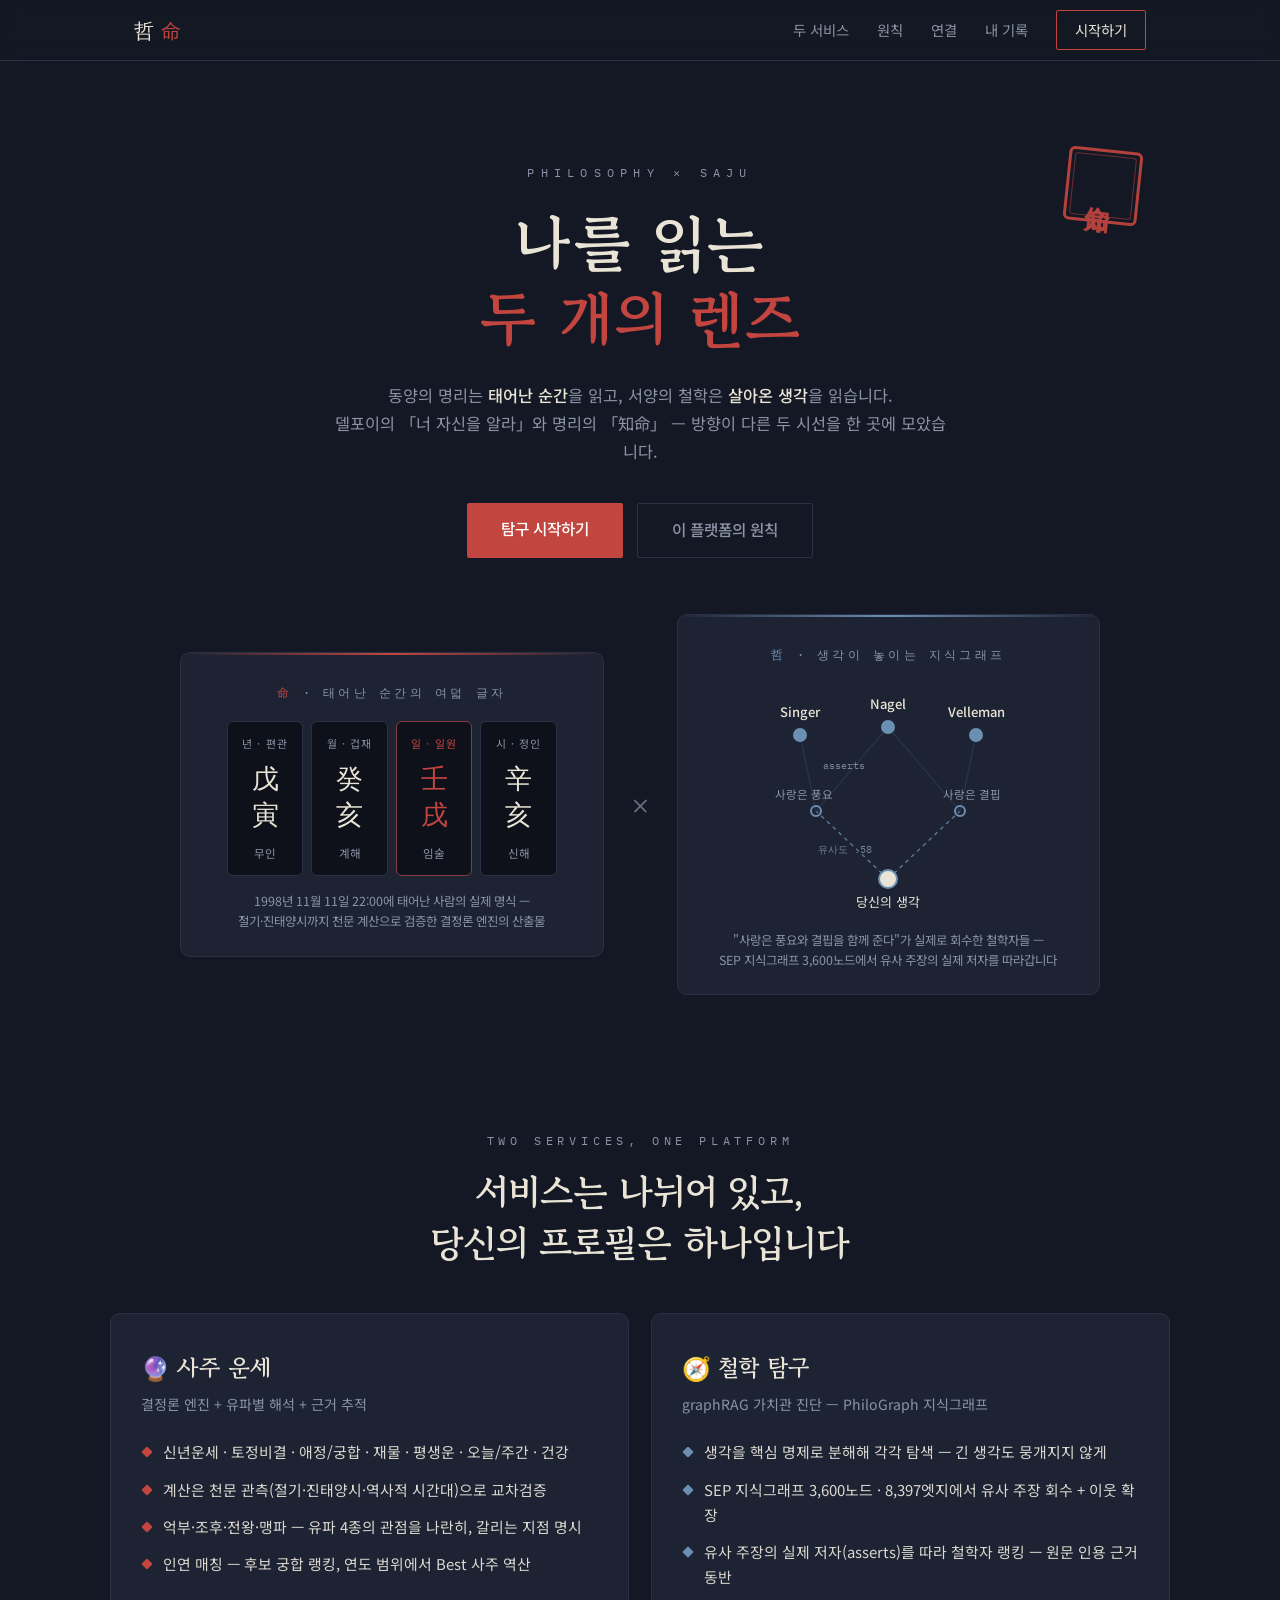
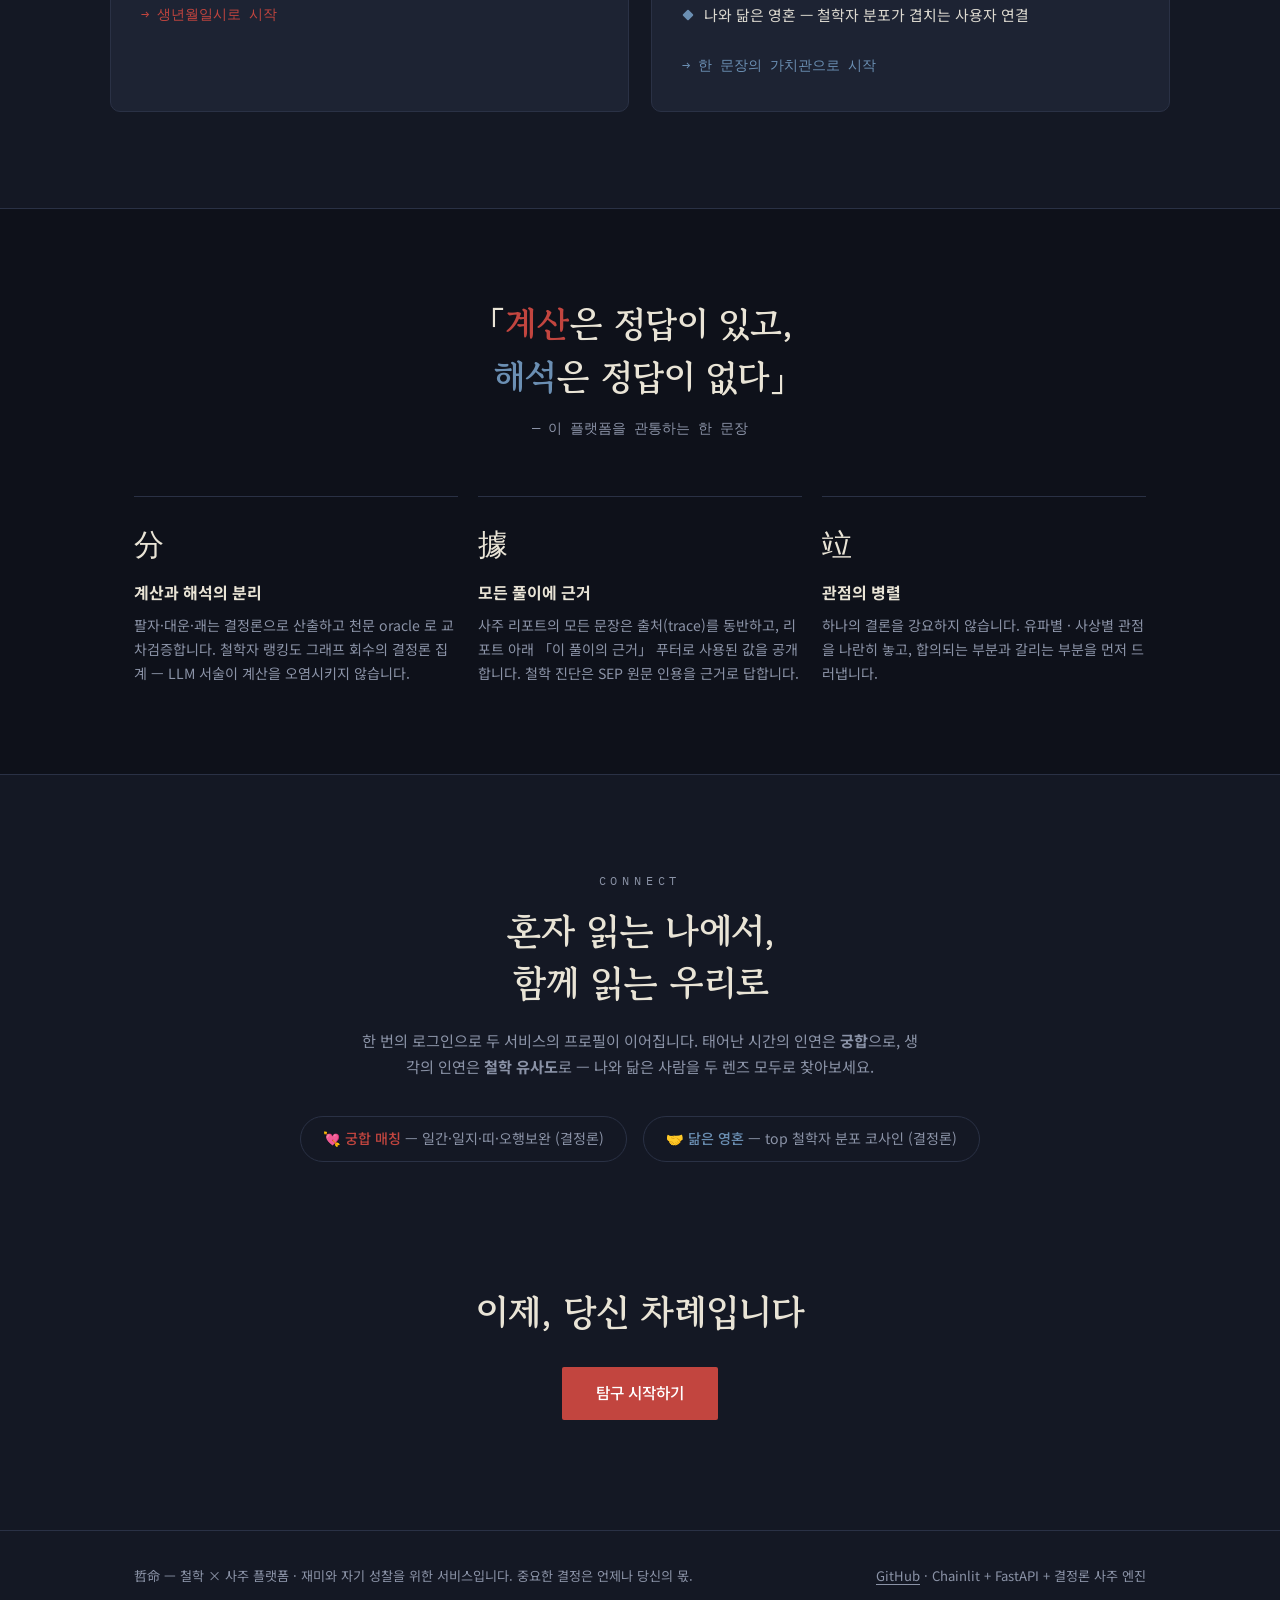
==== commit 101c65a6: "피드백 반영: /me 진입 버튼 + 답변 형식 통일(존댓말·굵게 정규화) + 표 정리 ① /me 로 가는 길이 없던 문제: - /app 셸 nav '📖 내 기록' 버튼 + 랜딩 n" ====
--- a/web/index.html
+++ b/web/index.html
@@ -194,6 +194,7 @@
       <a href="#services">두 서비스</a>
       <a href="#creed">원칙</a>
       <a href="#connect">연결</a>
+      <a href="/me" title="저장된 탐색 기록 (로그인 계정)">내 기록</a>
       <a class="nav-cta" href="/app">시작하기</a>
     </div>
   </div>
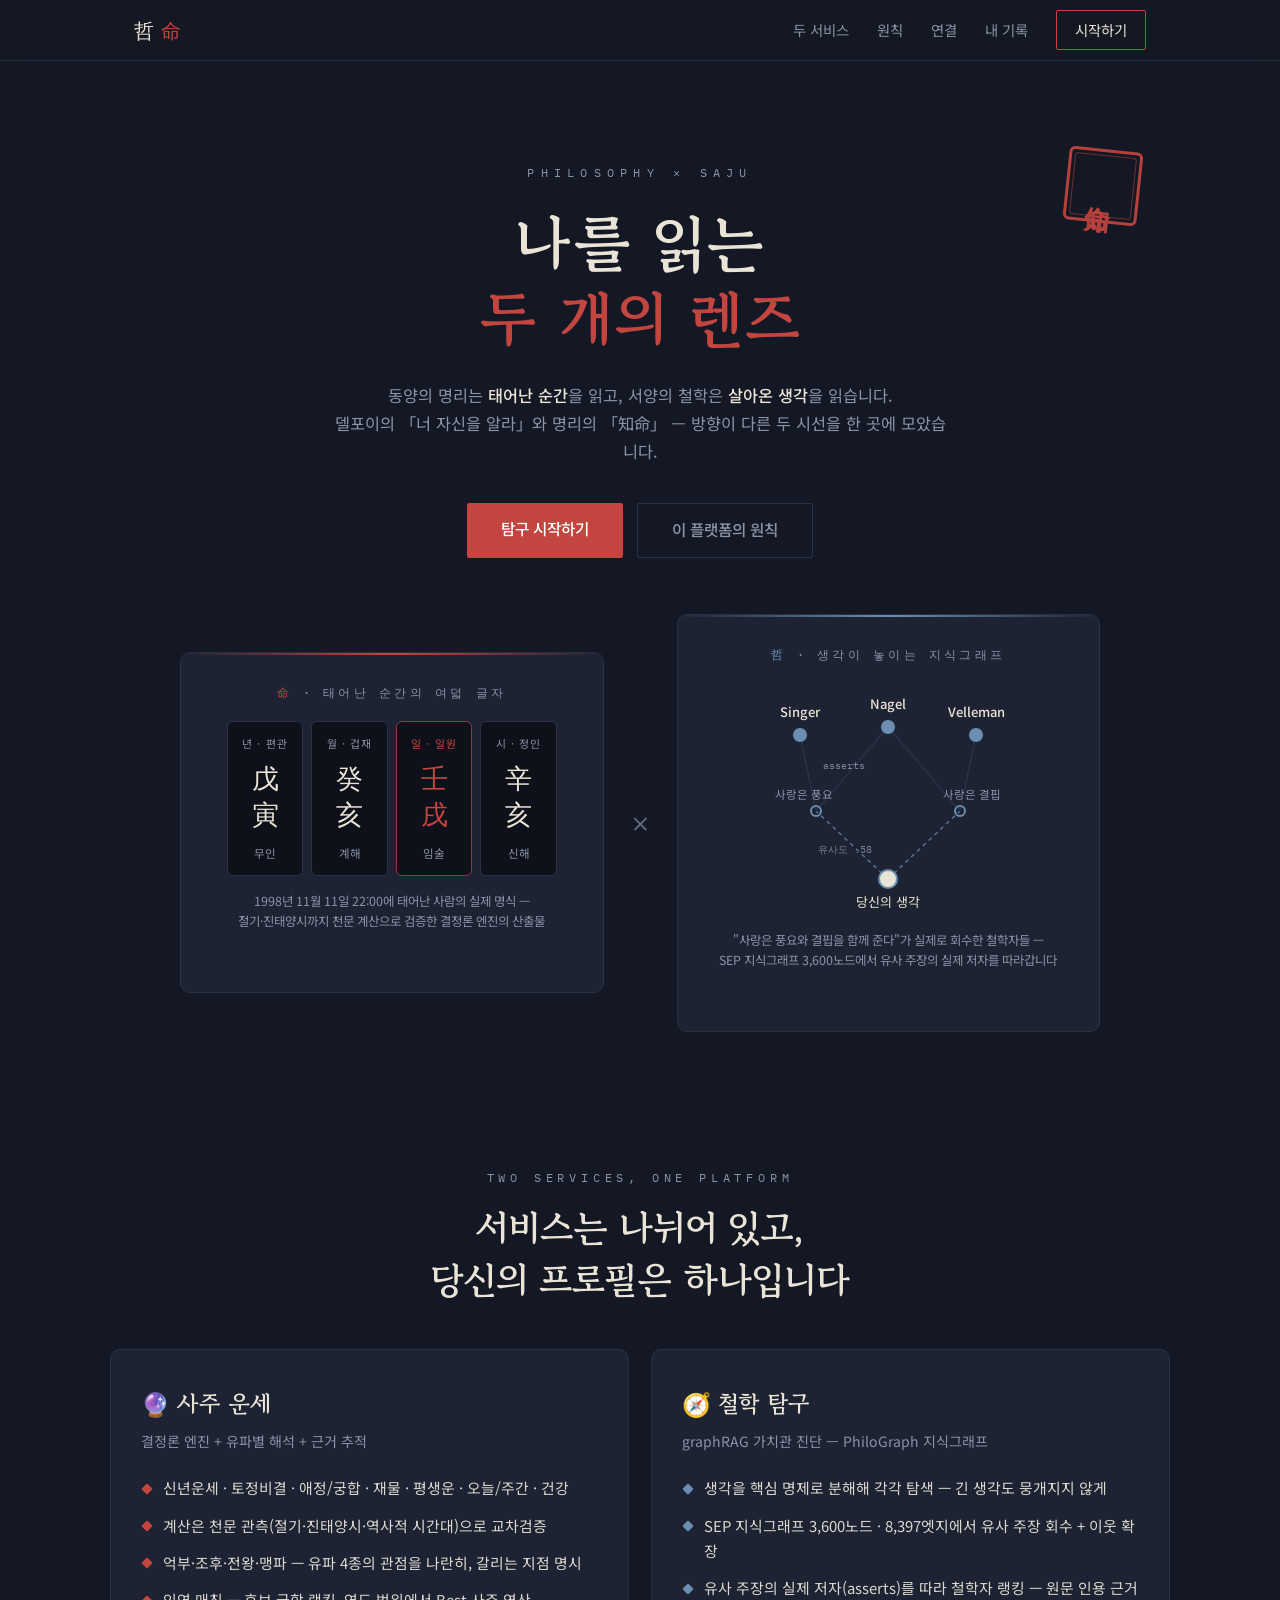
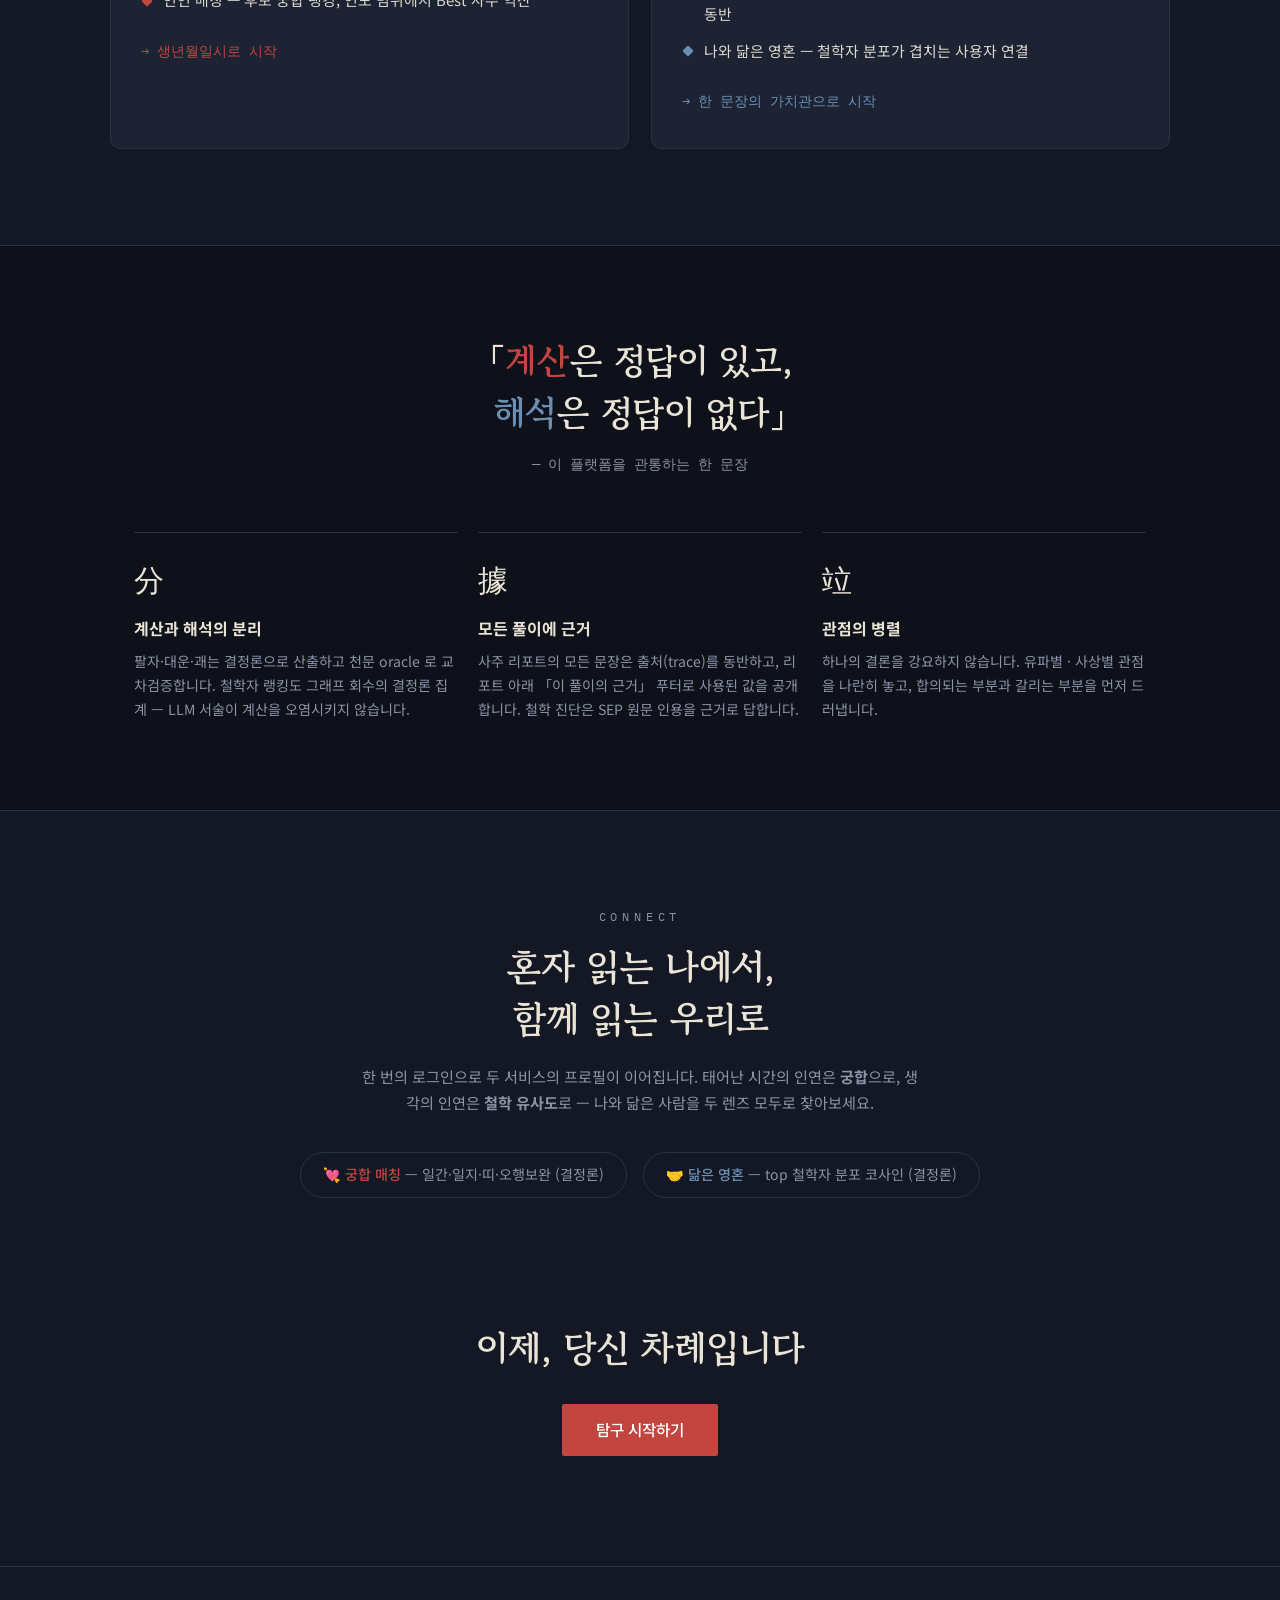
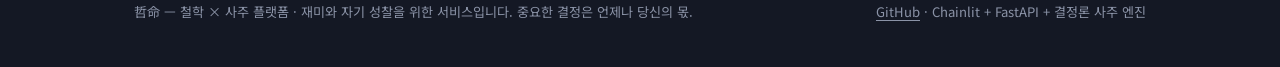
==== commit c97da628: "UX: 랜딩→채팅 서비스 직행 + 셸 서비스 탭 + 로그인 화면 안내 랜딩에서 채팅까지의 마찰 제거: - 랜딩: 히어로의 두 렌즈(명식/지식그래프)가 클릭 가능한 카드로 — hov" ====
--- a/web/index.html
+++ b/web/index.html
@@ -79,8 +79,17 @@
   /* ── 두 렌즈 ─────────────────────────── */
   .lenses{display:grid;grid-template-columns:1fr auto 1fr;gap:26px;align-items:center;
           padding:56px 0 0;max-width:920px;margin:0 auto}
-  .lens{background:var(--ink-soft);border:1px solid var(--line);border-radius:10px;
-        padding:30px 26px 24px;text-align:center;position:relative;overflow:hidden}
+  .lens{display:block;background:var(--ink-soft);border:1px solid var(--line);border-radius:10px;
+        padding:30px 26px 24px;text-align:center;position:relative;overflow:hidden;
+        transition:border-color .25s,transform .25s;cursor:pointer}
+  .lens:hover{transform:translateY(-3px)}
+  .lens-saju:hover{border-color:var(--vermilion)}
+  .lens-philo:hover{border-color:var(--aegean)}
+  .lens-go{display:inline-block;margin-top:14px;font-family:var(--mono);font-size:.8rem;
+           opacity:0;transform:translateY(4px);transition:opacity .25s,transform .25s}
+  .lens:hover .lens-go{opacity:1;transform:none}
+  .lens-saju .lens-go{color:var(--vermilion)}
+  .lens-philo .lens-go{color:var(--aegean)}
   .lens::before{content:"";position:absolute;top:0;left:0;right:0;height:2px}
   .lens-saju::before{background:linear-gradient(90deg,transparent,var(--vermilion),transparent)}
   .lens-philo::before{background:linear-gradient(90deg,transparent,var(--aegean),transparent)}
@@ -213,7 +222,8 @@
   </div>
 
   <div class="lenses">
-    <div class="lens lens-saju rise">
+    <a class="lens lens-saju rise" href="/app?service=saju"
+       aria-label="사주 운세 바로 시작">
       <span class="lens-tag"><b>命</b> · 태어난 순간의 여덟 글자</span>
       <div class="myeongsik" aria-label="사주 명식 예시">
         <div class="pillar"><span class="sipsin">년 · 편관</span><span class="hanja">戊<br>寅</span><span class="kr">무인</span></div>
@@ -222,11 +232,13 @@
         <div class="pillar"><span class="sipsin">시 · 정인</span><span class="hanja">辛<br>亥</span><span class="kr">신해</span></div>
       </div>
       <p class="lens-note">1998년 11월 11일 22:00에 태어난 사람의 실제 명식 —<br>절기·진태양시까지 천문 계산으로 검증한 결정론 엔진의 산출물</p>
-    </div>
+      <span class="lens-go">→ 🔮 사주로 바로 시작</span>
+    </a>
 
     <span class="times" aria-hidden="true">×</span>
 
-    <div class="lens lens-philo rise d1">
+    <a class="lens lens-philo rise d1" href="/app?service=philo"
+       aria-label="철학 탐구 바로 시작">
       <span class="lens-tag"><b>哲</b> · 생각이 놓이는 지식그래프</span>
       <svg class="kgraph" viewBox="0 0 300 232" role="img" aria-label="철학 지식그래프 진단 예시 — 생각에서 유사 주장을 거쳐 철학자로">
         <!-- 엣지: 생각→claim(cosine, 점선) / claim→철학자(asserts, 실선) -->
@@ -255,7 +267,8 @@
         <text class="t-me" x="150" y="224" text-anchor="middle">당신의 생각</text>
       </svg>
       <p class="lens-note">"사랑은 풍요와 결핍을 함께 준다"가 실제로 회수한 철학자들 —<br>SEP 지식그래프 3,600노드에서 유사 주장의 실제 저자를 따라갑니다</p>
-    </div>
+      <span class="lens-go">→ 🧭 철학으로 바로 시작</span>
+    </a>
   </div>
 </header>
 
@@ -273,7 +286,7 @@
         <li>억부·조후·전왕·맹파 — 유파 4종의 관점을 나란히, 갈리는 지점 명시</li>
         <li>인연 매칭 — 후보 궁합 랭킹, 연도 범위에서 Best 사주 역산</li>
       </ul>
-      <a class="svc-go" href="/app">→ 생년월일시로 시작</a>
+      <a class="svc-go" href="/app?service=saju">→ 생년월일시로 시작</a>
     </article>
 
     <article class="svc svc-philo rise d1">
@@ -285,7 +298,7 @@
         <li>유사 주장의 실제 저자(asserts)를 따라 철학자 랭킹 — 원문 인용 근거 동반</li>
         <li>나와 닮은 영혼 — 철학자 분포가 겹치는 사용자 연결</li>
       </ul>
-      <a class="svc-go" href="/app">→ 한 문장의 가치관으로 시작</a>
+      <a class="svc-go" href="/app?service=philo">→ 한 문장의 가치관으로 시작</a>
     </article>
   </div>
 </section>
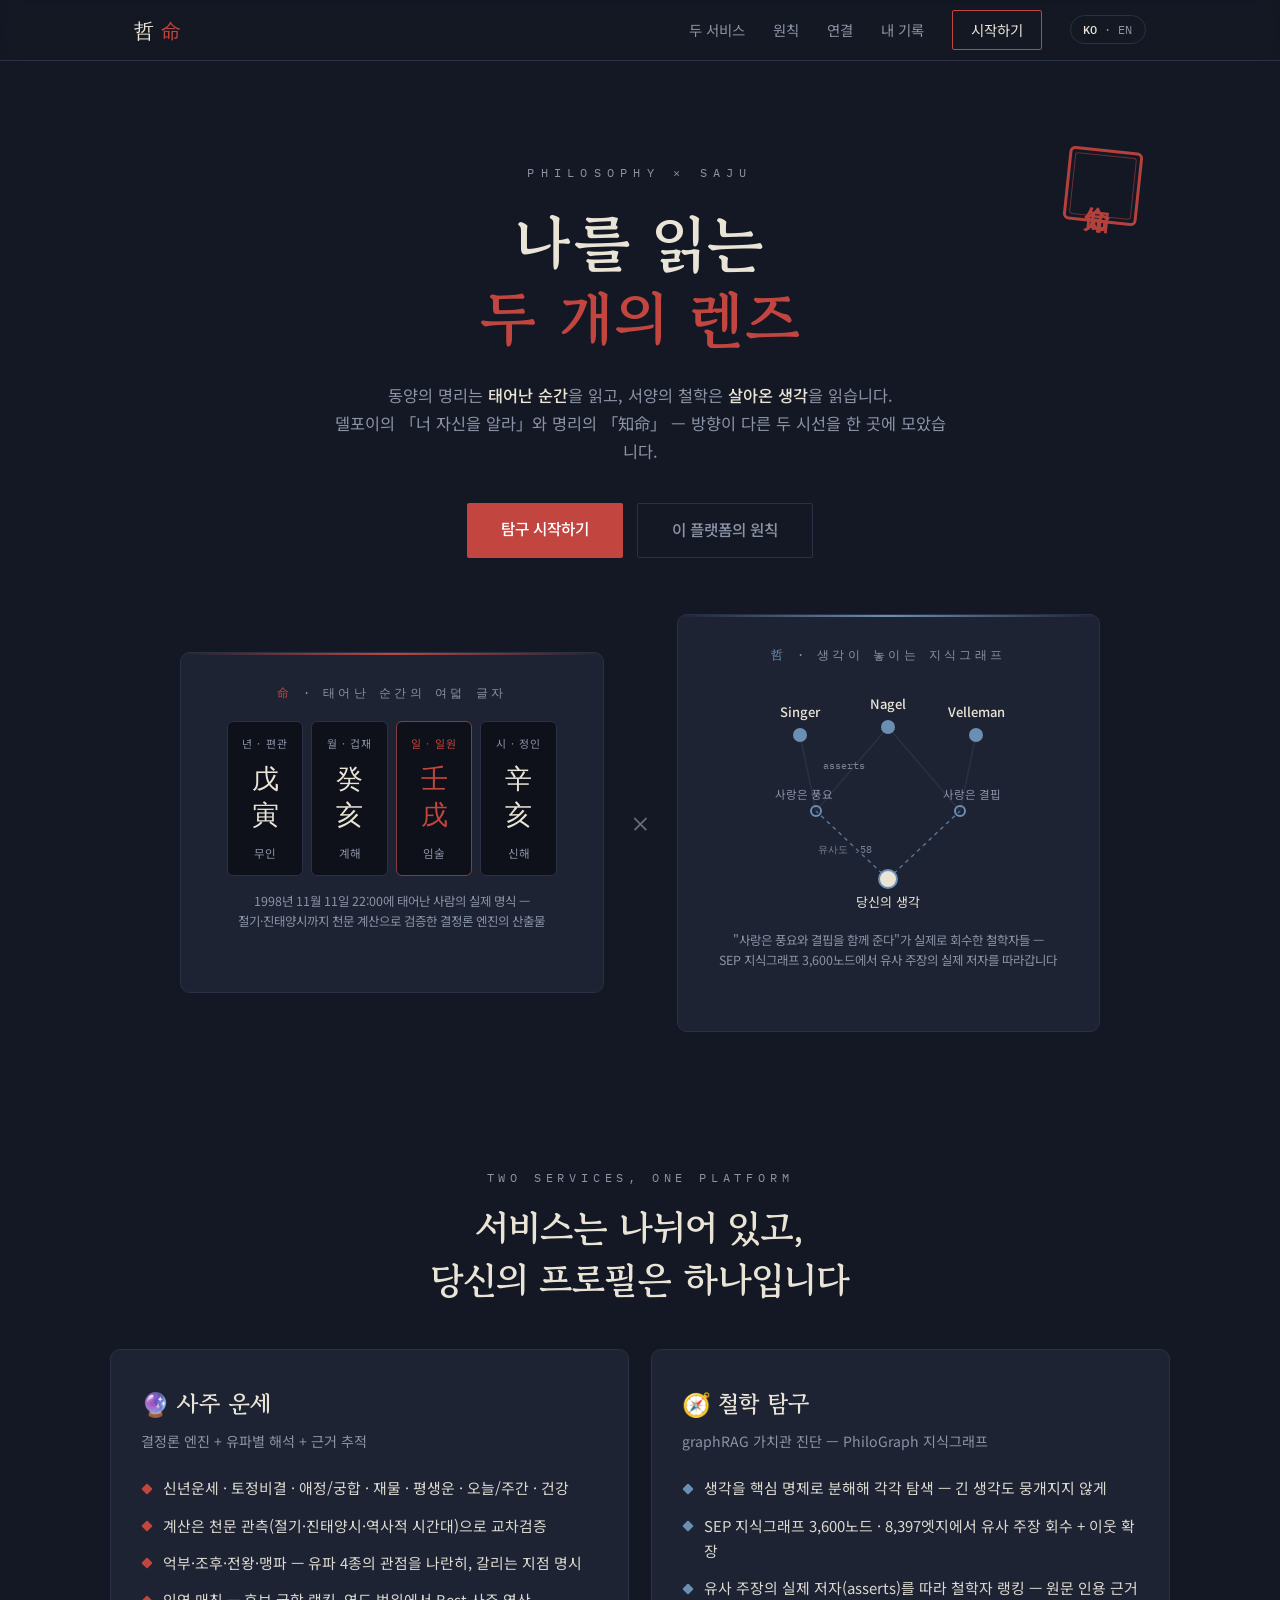
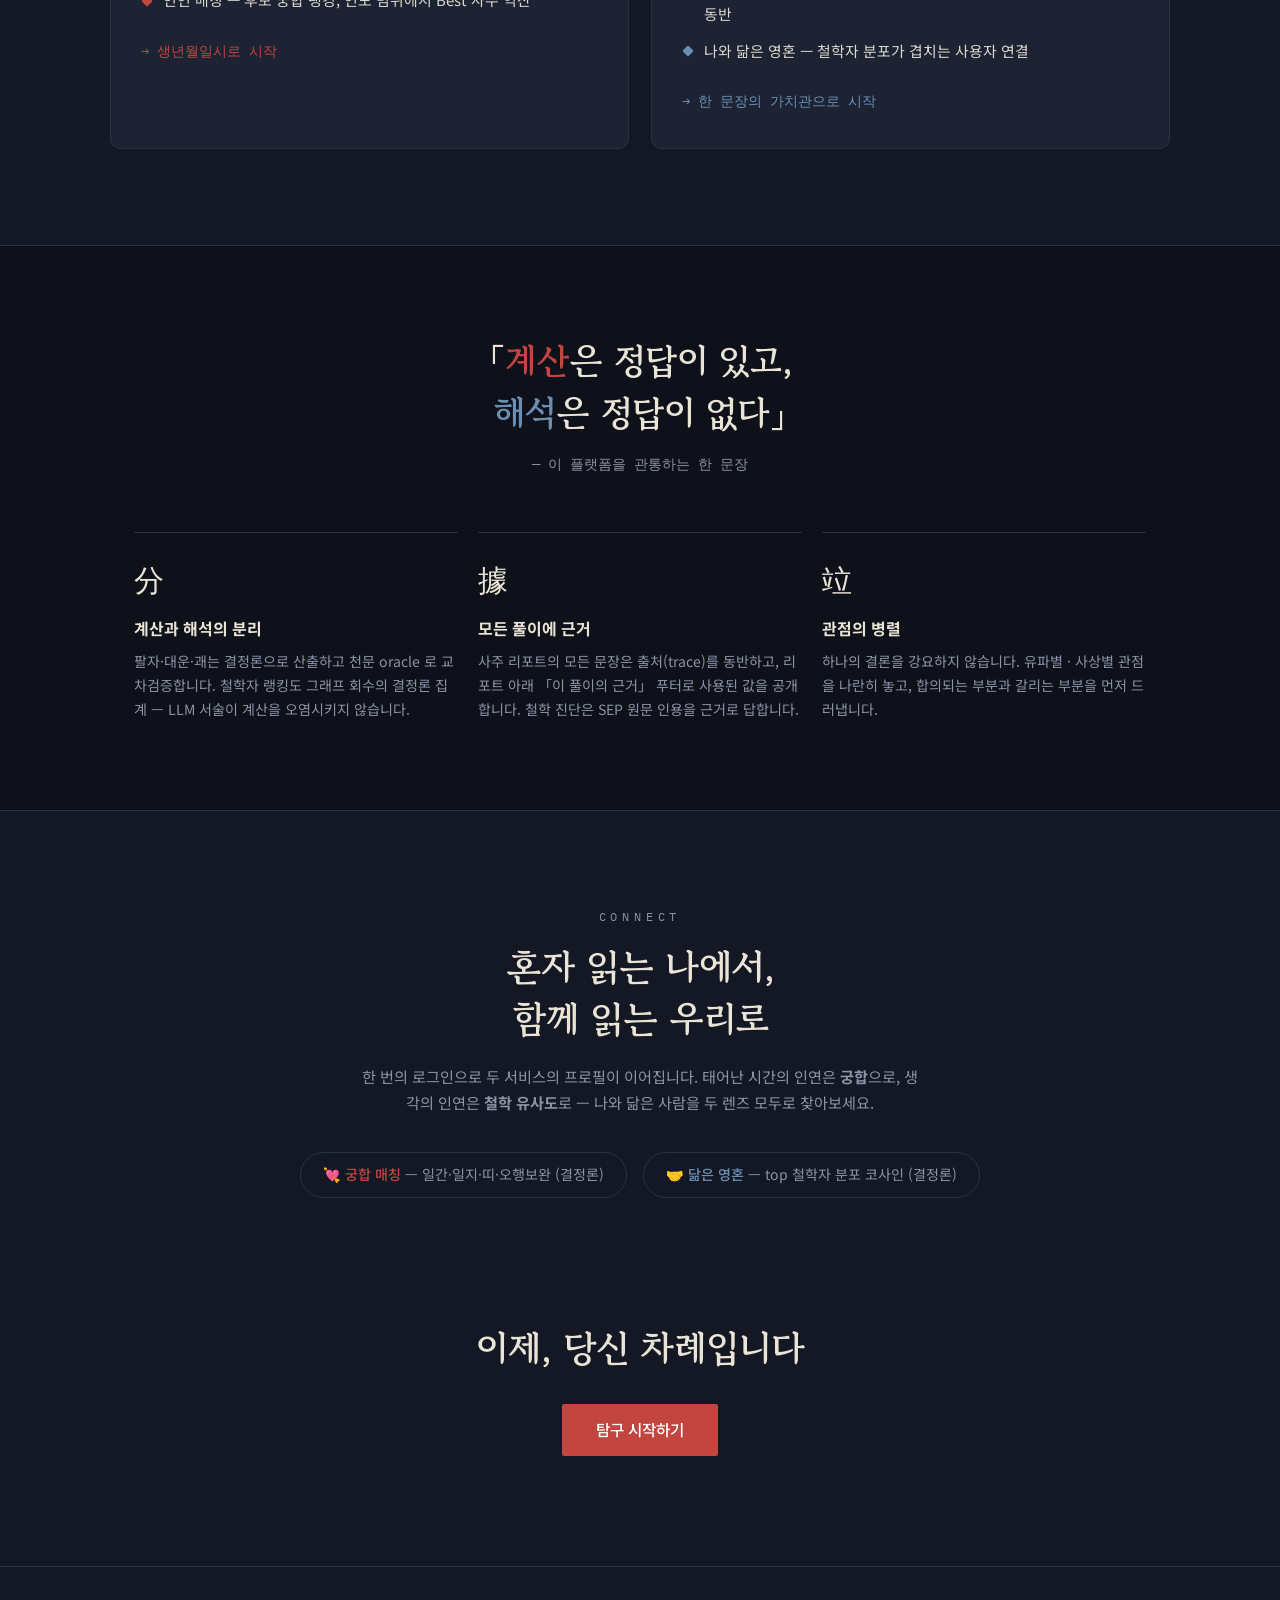
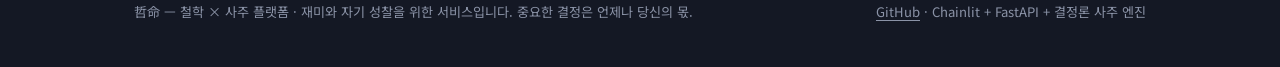
==== commit 64a89088: "KO/EN 전면 이중 언어 + Portainer GitOps 배포 준비 - engine/i18n.py: contextvar 언어 + t()/term()/ganji_en() 표시 경" ====
--- a/web/index.html
+++ b/web/index.html
@@ -46,6 +46,11 @@
   .nav-cta{border:1px solid var(--vermilion);color:var(--paper);padding:7px 18px;border-radius:2px;
            transition:background .2s}
   .nav-cta:hover{background:var(--vermilion)}
+  .lang-btn{border:1px solid var(--line);border-radius:999px;background:none;cursor:pointer;
+            font-family:var(--mono);font-size:.72rem;letter-spacing:.06em;padding:6px 12px;
+            color:var(--mist);display:inline-flex;gap:6px;align-items:center;transition:border-color .2s}
+  .lang-btn:hover{border-color:var(--mist)}
+  .lang-btn .on{color:var(--paper);font-weight:500}
   @media(max-width:680px){.nav-links a:not(.nav-cta){display:none}}
 
   /* ── hero ────────────────────────────── */
@@ -200,11 +205,14 @@
   <div class="wrap nav-in">
     <a class="brand" href="/">哲<em>命</em></a>
     <div class="nav-links">
-      <a href="#services">두 서비스</a>
-      <a href="#creed">원칙</a>
-      <a href="#connect">연결</a>
-      <a href="/me" title="저장된 탐색 기록 (로그인 계정)">내 기록</a>
-      <a class="nav-cta" href="/app">시작하기</a>
+      <a href="#services" data-i18n="nav.services">두 서비스</a>
+      <a href="#creed" data-i18n="nav.creed">원칙</a>
+      <a href="#connect" data-i18n="nav.connect">연결</a>
+      <a href="/me" id="navMe" title="저장된 탐색 기록 (로그인 계정)" data-i18n="nav.me">내 기록</a>
+      <a class="nav-cta" href="/app" data-i18n="nav.cta">시작하기</a>
+      <button class="lang-btn" id="langBtn" type="button" aria-label="언어 전환 · Switch language">
+        <span id="langKo" class="on">KO</span><span aria-hidden="true">·</span><span id="langEn">EN</span>
+      </button>
     </div>
   </div>
 </nav>
@@ -212,34 +220,34 @@
 <header class="hero wrap">
   <div class="seal stamped" aria-hidden="true">知命</div>
   <span class="hero-eyebrow rise">philosophy × saju</span>
-  <h1 class="rise d1">나를 읽는<br><span class="two">두 개의 렌즈</span></h1>
-  <p class="hero-sub rise d2">동양의 명리는 <strong>태어난 순간</strong>을 읽고, 서양의 철학은
+  <h1 class="rise d1" data-i18n="hero.h1">나를 읽는<br><span class="two">두 개의 렌즈</span></h1>
+  <p class="hero-sub rise d2" data-i18n="hero.sub">동양의 명리는 <strong>태어난 순간</strong>을 읽고, 서양의 철학은
     <strong>살아온 생각</strong>을 읽습니다.<br>델포이의 「너 자신을 알라」와 명리의 「知命」 —
     방향이 다른 두 시선을 한 곳에 모았습니다.</p>
   <div class="hero-cta rise d3">
-    <a class="btn btn-primary" href="/app">탐구 시작하기</a>
-    <a class="btn btn-ghost" href="#creed">이 플랫폼의 원칙</a>
+    <a class="btn btn-primary" href="/app" data-i18n="hero.ctaMain">탐구 시작하기</a>
+    <a class="btn btn-ghost" href="#creed" data-i18n="hero.ctaCreed">이 플랫폼의 원칙</a>
   </div>
 
   <div class="lenses">
     <a class="lens lens-saju rise" href="/app?service=saju"
-       aria-label="사주 운세 바로 시작">
-      <span class="lens-tag"><b>命</b> · 태어난 순간의 여덟 글자</span>
+       aria-label="사주 운세 바로 시작" data-i18n-aria="lens.sajuAria">
+      <span class="lens-tag" data-i18n="lens.sajuTag"><b>命</b> · 태어난 순간의 여덟 글자</span>
       <div class="myeongsik" aria-label="사주 명식 예시">
-        <div class="pillar"><span class="sipsin">년 · 편관</span><span class="hanja">戊<br>寅</span><span class="kr">무인</span></div>
-        <div class="pillar"><span class="sipsin">월 · 겁재</span><span class="hanja">癸<br>亥</span><span class="kr">계해</span></div>
-        <div class="pillar pillar-day"><span class="sipsin">일 · 일원</span><span class="hanja">壬<br>戌</span><span class="kr">임술</span></div>
-        <div class="pillar"><span class="sipsin">시 · 정인</span><span class="hanja">辛<br>亥</span><span class="kr">신해</span></div>
+        <div class="pillar"><span class="sipsin" data-i18n="ms.p1s">년 · 편관</span><span class="hanja">戊<br>寅</span><span class="kr" data-i18n="ms.p1k">무인</span></div>
+        <div class="pillar"><span class="sipsin" data-i18n="ms.p2s">월 · 겁재</span><span class="hanja">癸<br>亥</span><span class="kr" data-i18n="ms.p2k">계해</span></div>
+        <div class="pillar pillar-day"><span class="sipsin" data-i18n="ms.p3s">일 · 일원</span><span class="hanja">壬<br>戌</span><span class="kr" data-i18n="ms.p3k">임술</span></div>
+        <div class="pillar"><span class="sipsin" data-i18n="ms.p4s">시 · 정인</span><span class="hanja">辛<br>亥</span><span class="kr" data-i18n="ms.p4k">신해</span></div>
       </div>
-      <p class="lens-note">1998년 11월 11일 22:00에 태어난 사람의 실제 명식 —<br>절기·진태양시까지 천문 계산으로 검증한 결정론 엔진의 산출물</p>
-      <span class="lens-go">→ 🔮 사주로 바로 시작</span>
+      <p class="lens-note" data-i18n="lens.sajuNote">1998년 11월 11일 22:00에 태어난 사람의 실제 명식 —<br>절기·진태양시까지 천문 계산으로 검증한 결정론 엔진의 산출물</p>
+      <span class="lens-go" data-i18n="lens.sajuGo">→ 🔮 사주로 바로 시작</span>
     </a>
 
     <span class="times" aria-hidden="true">×</span>
 
     <a class="lens lens-philo rise d1" href="/app?service=philo"
-       aria-label="철학 탐구 바로 시작">
-      <span class="lens-tag"><b>哲</b> · 생각이 놓이는 지식그래프</span>
+       aria-label="철학 탐구 바로 시작" data-i18n-aria="lens.philoAria">
+      <span class="lens-tag" data-i18n="lens.philoTag"><b>哲</b> · 생각이 놓이는 지식그래프</span>
       <svg class="kgraph" viewBox="0 0 300 232" role="img" aria-label="철학 지식그래프 진단 예시 — 생각에서 유사 주장을 거쳐 철학자로">
         <!-- 엣지: 생각→claim(cosine, 점선) / claim→철학자(asserts, 실선) -->
         <line class="e-cos" x1="150" y1="196" x2="78"  y2="128"/>
@@ -258,70 +266,70 @@
         <!-- claim 노드 -->
         <circle class="n-claim" cx="78"  cy="128" r="5"/>
         <circle class="n-claim" cx="222" cy="128" r="5"/>
-        <text class="t-claim" x="66"  y="116" text-anchor="middle">사랑은 풍요</text>
-        <text class="t-claim" x="234" y="116" text-anchor="middle">사랑은 결핍</text>
+        <text class="t-claim" x="66"  y="116" text-anchor="middle" data-i18n="kg.plenty">사랑은 풍요</text>
+        <text class="t-claim" x="234" y="116" text-anchor="middle" data-i18n="kg.lack">사랑은 결핍</text>
         <text class="t-rel" x="106" y="86" text-anchor="middle">asserts</text>
-        <text class="t-rel" x="107" y="170" text-anchor="middle">유사도 .58</text>
+        <text class="t-rel" x="107" y="170" text-anchor="middle" data-i18n="kg.sim">유사도 .58</text>
         <!-- 사용자 생각 노드 -->
         <circle class="n-me" cx="150" cy="196" r="9"/>
-        <text class="t-me" x="150" y="224" text-anchor="middle">당신의 생각</text>
+        <text class="t-me" x="150" y="224" text-anchor="middle" data-i18n="kg.me">당신의 생각</text>
       </svg>
-      <p class="lens-note">"사랑은 풍요와 결핍을 함께 준다"가 실제로 회수한 철학자들 —<br>SEP 지식그래프 3,600노드에서 유사 주장의 실제 저자를 따라갑니다</p>
-      <span class="lens-go">→ 🧭 철학으로 바로 시작</span>
+      <p class="lens-note" data-i18n="lens.philoNote">"사랑은 풍요와 결핍을 함께 준다"가 실제로 회수한 철학자들 —<br>SEP 지식그래프 3,600노드에서 유사 주장의 실제 저자를 따라갑니다</p>
+      <span class="lens-go" data-i18n="lens.philoGo">→ 🧭 철학으로 바로 시작</span>
     </a>
   </div>
 </header>
 
 <section class="section wrap" id="services">
   <span class="sec-eyebrow rise">two services, one platform</span>
-  <h2 class="sec-title rise d1">서비스는 나뉘어 있고,<br>당신의 프로필은 하나입니다</h2>
+  <h2 class="sec-title rise d1" data-i18n="svc.title">서비스는 나뉘어 있고,<br>당신의 프로필은 하나입니다</h2>
 
   <div class="services">
     <article class="svc svc-saju rise">
-      <h3>🔮 사주 운세</h3>
-      <p class="svc-sub">결정론 엔진 + 유파별 해석 + 근거 추적</p>
+      <h3 data-i18n="svc.sajuH3">🔮 사주 운세</h3>
+      <p class="svc-sub" data-i18n="svc.sajuSub">결정론 엔진 + 유파별 해석 + 근거 추적</p>
       <ul>
-        <li>신년운세 · 토정비결 · 애정/궁합 · 재물 · 평생운 · 오늘/주간 · 건강</li>
-        <li>계산은 천문 관측(절기·진태양시·역사적 시간대)으로 교차검증</li>
-        <li>억부·조후·전왕·맹파 — 유파 4종의 관점을 나란히, 갈리는 지점 명시</li>
-        <li>인연 매칭 — 후보 궁합 랭킹, 연도 범위에서 Best 사주 역산</li>
+        <li data-i18n="svc.saju1">신년운세 · 토정비결 · 애정/궁합 · 재물 · 평생운 · 오늘/주간 · 건강</li>
+        <li data-i18n="svc.saju2">계산은 천문 관측(절기·진태양시·역사적 시간대)으로 교차검증</li>
+        <li data-i18n="svc.saju3">억부·조후·전왕·맹파 — 유파 4종의 관점을 나란히, 갈리는 지점 명시</li>
+        <li data-i18n="svc.saju4">인연 매칭 — 후보 궁합 랭킹, 연도 범위에서 Best 사주 역산</li>
       </ul>
-      <a class="svc-go" href="/app?service=saju">→ 생년월일시로 시작</a>
+      <a class="svc-go" href="/app?service=saju" data-i18n="svc.sajuGo">→ 생년월일시로 시작</a>
     </article>
 
     <article class="svc svc-philo rise d1">
-      <h3>🧭 철학 탐구</h3>
-      <p class="svc-sub">graphRAG 가치관 진단 — PhiloGraph 지식그래프</p>
+      <h3 data-i18n="svc.philoH3">🧭 철학 탐구</h3>
+      <p class="svc-sub" data-i18n="svc.philoSub">graphRAG 가치관 진단 — PhiloGraph 지식그래프</p>
       <ul>
-        <li>생각을 핵심 명제로 분해해 각각 탐색 — 긴 생각도 뭉개지지 않게</li>
-        <li>SEP 지식그래프 3,600노드 · 8,397엣지에서 유사 주장 회수 + 이웃 확장</li>
-        <li>유사 주장의 실제 저자(asserts)를 따라 철학자 랭킹 — 원문 인용 근거 동반</li>
-        <li>나와 닮은 영혼 — 철학자 분포가 겹치는 사용자 연결</li>
+        <li data-i18n="svc.philo1">생각을 핵심 명제로 분해해 각각 탐색 — 긴 생각도 뭉개지지 않게</li>
+        <li data-i18n="svc.philo2">SEP 지식그래프 3,600노드 · 8,397엣지에서 유사 주장 회수 + 이웃 확장</li>
+        <li data-i18n="svc.philo3">유사 주장의 실제 저자(asserts)를 따라 철학자 랭킹 — 원문 인용 근거 동반</li>
+        <li data-i18n="svc.philo4">나와 닮은 영혼 — 철학자 분포가 겹치는 사용자 연결</li>
       </ul>
-      <a class="svc-go" href="/app?service=philo">→ 한 문장의 가치관으로 시작</a>
+      <a class="svc-go" href="/app?service=philo" data-i18n="svc.philoGo">→ 한 문장의 가치관으로 시작</a>
     </article>
   </div>
 </section>
 
 <section class="creed" id="creed">
   <div class="wrap">
-    <p class="creed-quote rise">「<span class="v">계산</span>은 정답이 있고,<br class="m"> <span class="a">해석</span>은 정답이 없다」</p>
-    <p class="creed-src rise d1">— 이 플랫폼을 관통하는 한 문장</p>
+    <p class="creed-quote rise" data-i18n="creed.quote">「<span class="v">계산</span>은 정답이 있고,<br class="m"> <span class="a">해석</span>은 정답이 없다」</p>
+    <p class="creed-src rise d1" data-i18n="creed.src">— 이 플랫폼을 관통하는 한 문장</p>
     <div class="creed-grid">
       <div class="creed-item rise">
         <span class="hanja-key">分</span>
-        <h4>계산과 해석의 분리</h4>
-        <p>팔자·대운·괘는 결정론으로 산출하고 천문 oracle 로 교차검증합니다. 철학자 랭킹도 그래프 회수의 결정론 집계 — LLM 서술이 계산을 오염시키지 않습니다.</p>
+        <h4 data-i18n="creed.h1">계산과 해석의 분리</h4>
+        <p data-i18n="creed.p1">팔자·대운·괘는 결정론으로 산출하고 천문 oracle 로 교차검증합니다. 철학자 랭킹도 그래프 회수의 결정론 집계 — LLM 서술이 계산을 오염시키지 않습니다.</p>
       </div>
       <div class="creed-item rise d1">
         <span class="hanja-key">據</span>
-        <h4>모든 풀이에 근거</h4>
-        <p>사주 리포트의 모든 문장은 출처(trace)를 동반하고, 리포트 아래 「이 풀이의 근거」 푸터로 사용된 값을 공개합니다. 철학 진단은 SEP 원문 인용을 근거로 답합니다.</p>
+        <h4 data-i18n="creed.h2">모든 풀이에 근거</h4>
+        <p data-i18n="creed.p2">사주 리포트의 모든 문장은 출처(trace)를 동반하고, 리포트 아래 「이 풀이의 근거」 푸터로 사용된 값을 공개합니다. 철학 진단은 SEP 원문 인용을 근거로 답합니다.</p>
       </div>
       <div class="creed-item rise d2">
         <span class="hanja-key">竝</span>
-        <h4>관점의 병렬</h4>
-        <p>하나의 결론을 강요하지 않습니다. 유파별 · 사상별 관점을 나란히 놓고, 합의되는 부분과 갈리는 부분을 먼저 드러냅니다.</p>
+        <h4 data-i18n="creed.h3">관점의 병렬</h4>
+        <p data-i18n="creed.p3">하나의 결론을 강요하지 않습니다. 유파별 · 사상별 관점을 나란히 놓고, 합의되는 부분과 갈리는 부분을 먼저 드러냅니다.</p>
       </div>
     </div>
   </div>
@@ -329,27 +337,27 @@
 
 <section class="connect wrap" id="connect">
   <span class="sec-eyebrow rise">connect</span>
-  <h2 class="sec-title rise d1">혼자 읽는 나에서,<br>함께 읽는 우리로</h2>
-  <p class="desc rise d2">한 번의 로그인으로 두 서비스의 프로필이 이어집니다.
+  <h2 class="sec-title rise d1" data-i18n="conn.title">혼자 읽는 나에서,<br>함께 읽는 우리로</h2>
+  <p class="desc rise d2" data-i18n="conn.desc">한 번의 로그인으로 두 서비스의 프로필이 이어집니다.
     태어난 시간의 인연은 <b>궁합</b>으로, 생각의 인연은 <b>철학 유사도</b>로 —
     나와 닮은 사람을 두 렌즈 모두로 찾아보세요.</p>
   <div class="connect-badges rise d3">
-    <span class="badge badge-saju"><b>💘 궁합 매칭</b> — 일간·일지·띠·오행보완 (결정론)</span>
-    <span class="badge badge-philo"><b>🤝 닮은 영혼</b> — top 철학자 분포 코사인 (결정론)</span>
+    <span class="badge badge-saju" data-i18n="conn.badgeSaju"><b>💘 궁합 매칭</b> — 일간·일지·띠·오행보완 (결정론)</span>
+    <span class="badge badge-philo" data-i18n="conn.badgePhilo"><b>🤝 닮은 영혼</b> — top 철학자 분포 코사인 (결정론)</span>
   </div>
 </section>
 
 <section class="final wrap">
-  <h2 class="sec-title rise">이제, 당신 차례입니다</h2>
+  <h2 class="sec-title rise" data-i18n="final.title">이제, 당신 차례입니다</h2>
   <div class="hero-cta rise d1" style="margin-top:30px">
-    <a class="btn btn-primary" href="/app">탐구 시작하기</a>
+    <a class="btn btn-primary" href="/app" data-i18n="final.cta">탐구 시작하기</a>
   </div>
 </section>
 
 <footer>
   <div class="wrap foot-in">
-    <span>哲命 — 철학 × 사주 플랫폼 · 재미와 자기 성찰을 위한 서비스입니다. 중요한 결정은 언제나 당신의 몫.</span>
-    <span><a href="https://github.com/zeenoo11/philosophy_app" rel="noopener">GitHub</a> · Chainlit + FastAPI + 결정론 사주 엔진</span>
+    <span data-i18n="foot.left">哲命 — 철학 × 사주 플랫폼 · 재미와 자기 성찰을 위한 서비스입니다. 중요한 결정은 언제나 당신의 몫.</span>
+    <span data-i18n="foot.right"><a href="https://github.com/zeenoo11/philosophy_app" rel="noopener">GitHub</a> · Chainlit + FastAPI + 결정론 사주 엔진</span>
   </div>
 </footer>
 
@@ -362,5 +370,108 @@
   // 스로틀된 탭 등에서 스탬프 애니메이션이 시작되지 못해도 도장은 보이게
   setTimeout(() => { const s = document.querySelector(".seal"); if (s) s.style.opacity = ".92"; }, 2500);
 </script>
+
+<script>
+  // ── KO/EN 토글 — KO 원문은 DOM 이 원본(스냅숏), EN 은 아래 사전. localStorage("cm.lang") 로 지속되어
+  //    /app 셸과 공유된다. ?lang=en|ko 로 강제 가능(공유 링크용). 사주 용어는 영어 의역 표기.
+  const EN = {
+    "nav.services": "Services", "nav.creed": "Principles", "nav.connect": "Connect",
+    "nav.me": "My records", "nav.cta": "Start",
+    "hero.h1": 'Reading yourself<br><span class="two">through two lenses</span>',
+    "hero.sub": 'Eastern Saju reads <strong>the moment you were born</strong>; Western philosophy reads ' +
+      '<strong>the thoughts you’ve lived</strong>.<br>Delphi’s “Know thyself” and Saju’s 知命 — ' +
+      'two gazes, opposite in direction, gathered in one place.',
+    "hero.ctaMain": "Begin exploring", "hero.ctaCreed": "Our principles",
+    "lens.sajuAria": "Start Saju fortune right away",
+    "lens.sajuTag": '<b>命</b> · Eight characters of the moment you were born',
+    "ms.p1s": "Year · Seven Killings", "ms.p1k": "Mu-in",
+    "ms.p2s": "Month · Rob Wealth", "ms.p2k": "Gye-hae",
+    "ms.p3s": "Day · Day Master", "ms.p3k": "Im-sul",
+    "ms.p4s": "Hour · Direct Resource", "ms.p4k": "Sin-hae",
+    "lens.sajuNote": 'The real chart of someone born Nov 11, 1998 at 22:00 —<br>computed by a deterministic ' +
+      'engine, astronomically verified down to solar terms and true solar time',
+    "lens.sajuGo": "→ 🔮 Start with Saju",
+    "lens.philoAria": "Start philosophical inquiry right away",
+    "lens.philoTag": '<b>哲</b> · A knowledge graph where your thinking lands',
+    "kg.plenty": "Love as plenty", "kg.lack": "Love as lack",
+    "kg.sim": "similarity .58", "kg.me": "your thought",
+    "lens.philoNote": 'Philosophers actually retrieved for “love gives both plenty and lack” —<br>' +
+      'following the real authors of similar claims across a 3,600-node SEP knowledge graph',
+    "lens.philoGo": "→ 🧭 Start with Philosophy",
+    "svc.title": 'Two separate services,<br>one profile — yours',
+    "svc.sajuH3": "🔮 Saju Fortune",
+    "svc.sajuSub": "Deterministic engine + interpretation by school + evidence tracing",
+    "svc.saju1": "New-year luck · Tojeong Bigyeol · Love & compatibility · Wealth · Lifetime · Today & weekly · Health",
+    "svc.saju2": "Every calculation cross-checked against astronomy — solar terms, true solar time, historical time zones",
+    "svc.saju3": "Four schools — Eokbu · Johu · Jeonwang · Maengpa — side by side, disagreements made explicit",
+    "svc.saju4": "Match-making — rank candidates by compatibility, reverse-search the best chart across birth years",
+    "svc.sajuGo": "→ Start with your birth date & time",
+    "svc.philoH3": "🧭 Philosophical Inquiry",
+    "svc.philoSub": "graphRAG value diagnosis — the PhiloGraph knowledge graph",
+    "svc.philo1": "Your thought is split into core claims, each explored on its own — long thoughts don’t get flattened",
+    "svc.philo2": "Similar claims retrieved from a 3,600-node · 8,397-edge SEP graph, then expanded through neighbors",
+    "svc.philo3": "Philosophers ranked by who actually asserts those claims — with source quotations as evidence",
+    "svc.philo4": "Kindred souls — connect with users whose philosopher distributions overlap yours",
+    "svc.philoGo": "→ Start with one sentence of what you believe",
+    "creed.quote": '「<span class="v">Calculation</span> has right answers;<br class="m"> <span class="a">interpretation</span> has none」',
+    "creed.src": "— the one sentence running through this platform",
+    "creed.h1": "Calculation apart from interpretation",
+    "creed.p1": "Pillars, luck cycles, and hexagrams are computed deterministically and cross-checked by an " +
+      "astronomical oracle. Philosopher rankings are deterministic tallies of graph retrieval — " +
+      "LLM prose never contaminates the math.",
+    "creed.h2": "Every reading carries its evidence",
+    "creed.p2": "Every sentence of a Saju report carries a trace, and a footer beneath each report discloses " +
+      "the values it used. Philosophy diagnoses answer with quotations from the SEP itself.",
+    "creed.h3": "Perspectives in parallel",
+    "creed.p3": "No single conclusion is forced. Schools and philosophies sit side by side — " +
+      "where they agree, and where they part, shown first.",
+    "conn.title": 'From reading yourself alone<br>to reading each other together',
+    "conn.desc": 'One login joins your profile across both services. Bonds of birth time through <b>compatibility</b>, ' +
+      'bonds of thought through <b>philosophical similarity</b> — find the people most like you, through both lenses.',
+    "conn.badgeSaju": '<b>💘 Compatibility match</b> — day stem & branch, zodiac, element balance (deterministic)',
+    "conn.badgePhilo": '<b>🤝 Kindred souls</b> — cosine over top-philosopher distributions (deterministic)',
+    "final.title": "Now it’s your turn", "final.cta": "Begin exploring",
+    "foot.left": '哲命 — a philosophy × saju platform, for fun and self-reflection. The big decisions are always yours.',
+    "foot.right": '<a href="https://github.com/zeenoo11/philosophy_app" rel="noopener">GitHub</a> · Chainlit + FastAPI + a deterministic Saju engine',
+  };
+  const META_EN = {
+    title: "哲命 — Two Lenses for Reading Yourself",
+    desc: "Eastern Saju reads the moment you were born; Western philosophy reads the thoughts you have lived. " +
+      "Saju fortune and philosophical inquiry in one place.",
+    meTitle: "Your saved explorations (login account)",
+  };
+  const KO_HTML = {}, KO_ARIA = {};
+  const KO_META = { title: document.title,
+                    desc: document.querySelector('meta[name="description"]').content,
+                    meTitle: document.getElementById("navMe").title };
+  const isSvg = el => el.namespaceURI === "http://www.w3.org/2000/svg";
+  function applyLang(lang) {
+    document.documentElement.lang = lang === "en" ? "en" : "ko";
+    document.querySelectorAll("[data-i18n]").forEach(el => {
+      const k = el.dataset.i18n;
+      if (!(k in KO_HTML)) KO_HTML[k] = isSvg(el) ? el.textContent : el.innerHTML;
+      const v = lang === "en" ? EN[k] : KO_HTML[k];
+      if (v == null) return;
+      if (isSvg(el)) el.textContent = v; else el.innerHTML = v;
+    });
+    document.querySelectorAll("[data-i18n-aria]").forEach(el => {
+      const k = el.dataset.i18nAria;
+      if (!(k in KO_ARIA)) KO_ARIA[k] = el.getAttribute("aria-label");
+      el.setAttribute("aria-label", lang === "en" && EN[k] ? EN[k] : KO_ARIA[k]);
+    });
+    document.title = lang === "en" ? META_EN.title : KO_META.title;
+    document.querySelector('meta[name="description"]').content = lang === "en" ? META_EN.desc : KO_META.desc;
+    document.getElementById("navMe").title = lang === "en" ? META_EN.meTitle : KO_META.meTitle;
+    document.getElementById("langKo").classList.toggle("on", lang !== "en");
+    document.getElementById("langEn").classList.toggle("on", lang === "en");
+    try { localStorage.setItem("cm.lang", lang); } catch (e) { /* 사생활 모드 등 */ }
+  }
+  const qsLang = new URLSearchParams(location.search).get("lang");
+  let savedLang = null;
+  try { savedLang = localStorage.getItem("cm.lang"); } catch (e) {}
+  applyLang(qsLang === "en" ? "en" : qsLang === "ko" ? "ko" : (savedLang || "ko"));
+  document.getElementById("langBtn").addEventListener("click", () =>
+    applyLang(document.documentElement.lang === "en" ? "ko" : "en"));
+</script>
 </body>
 </html>
